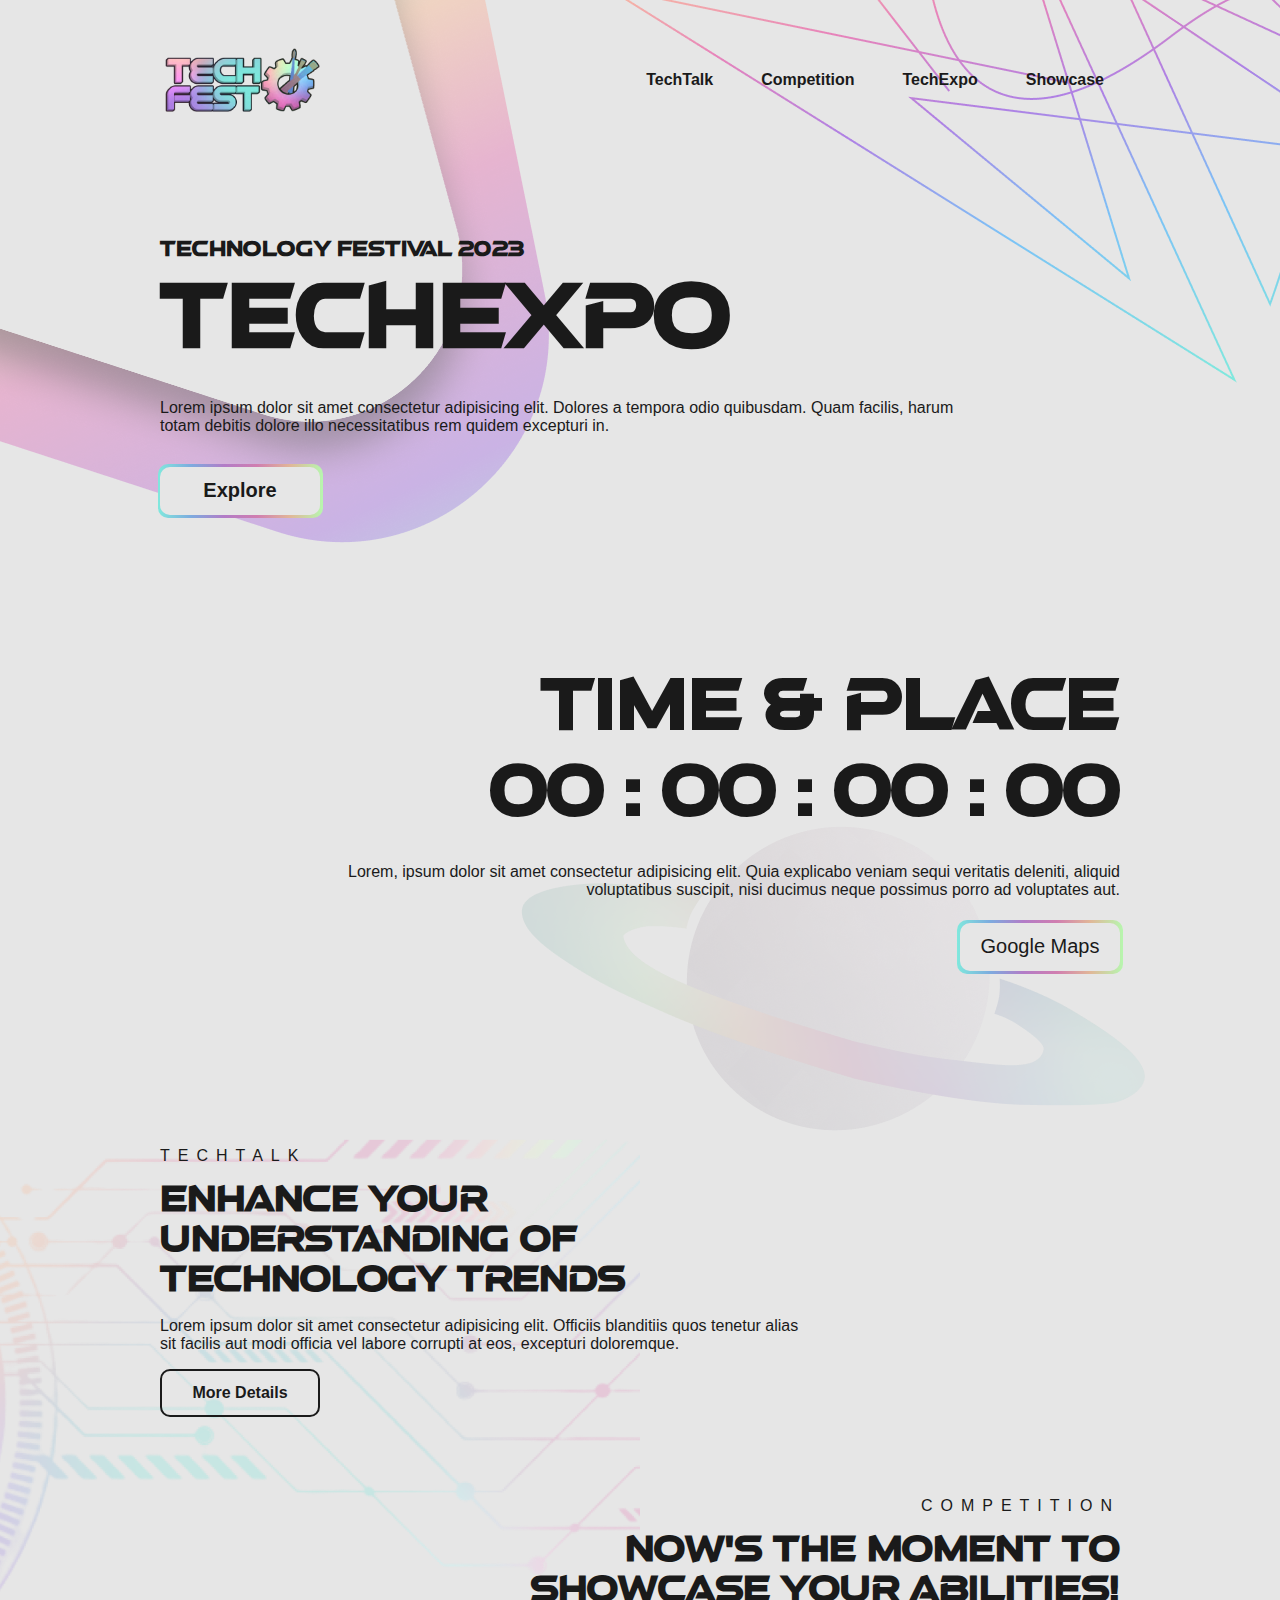
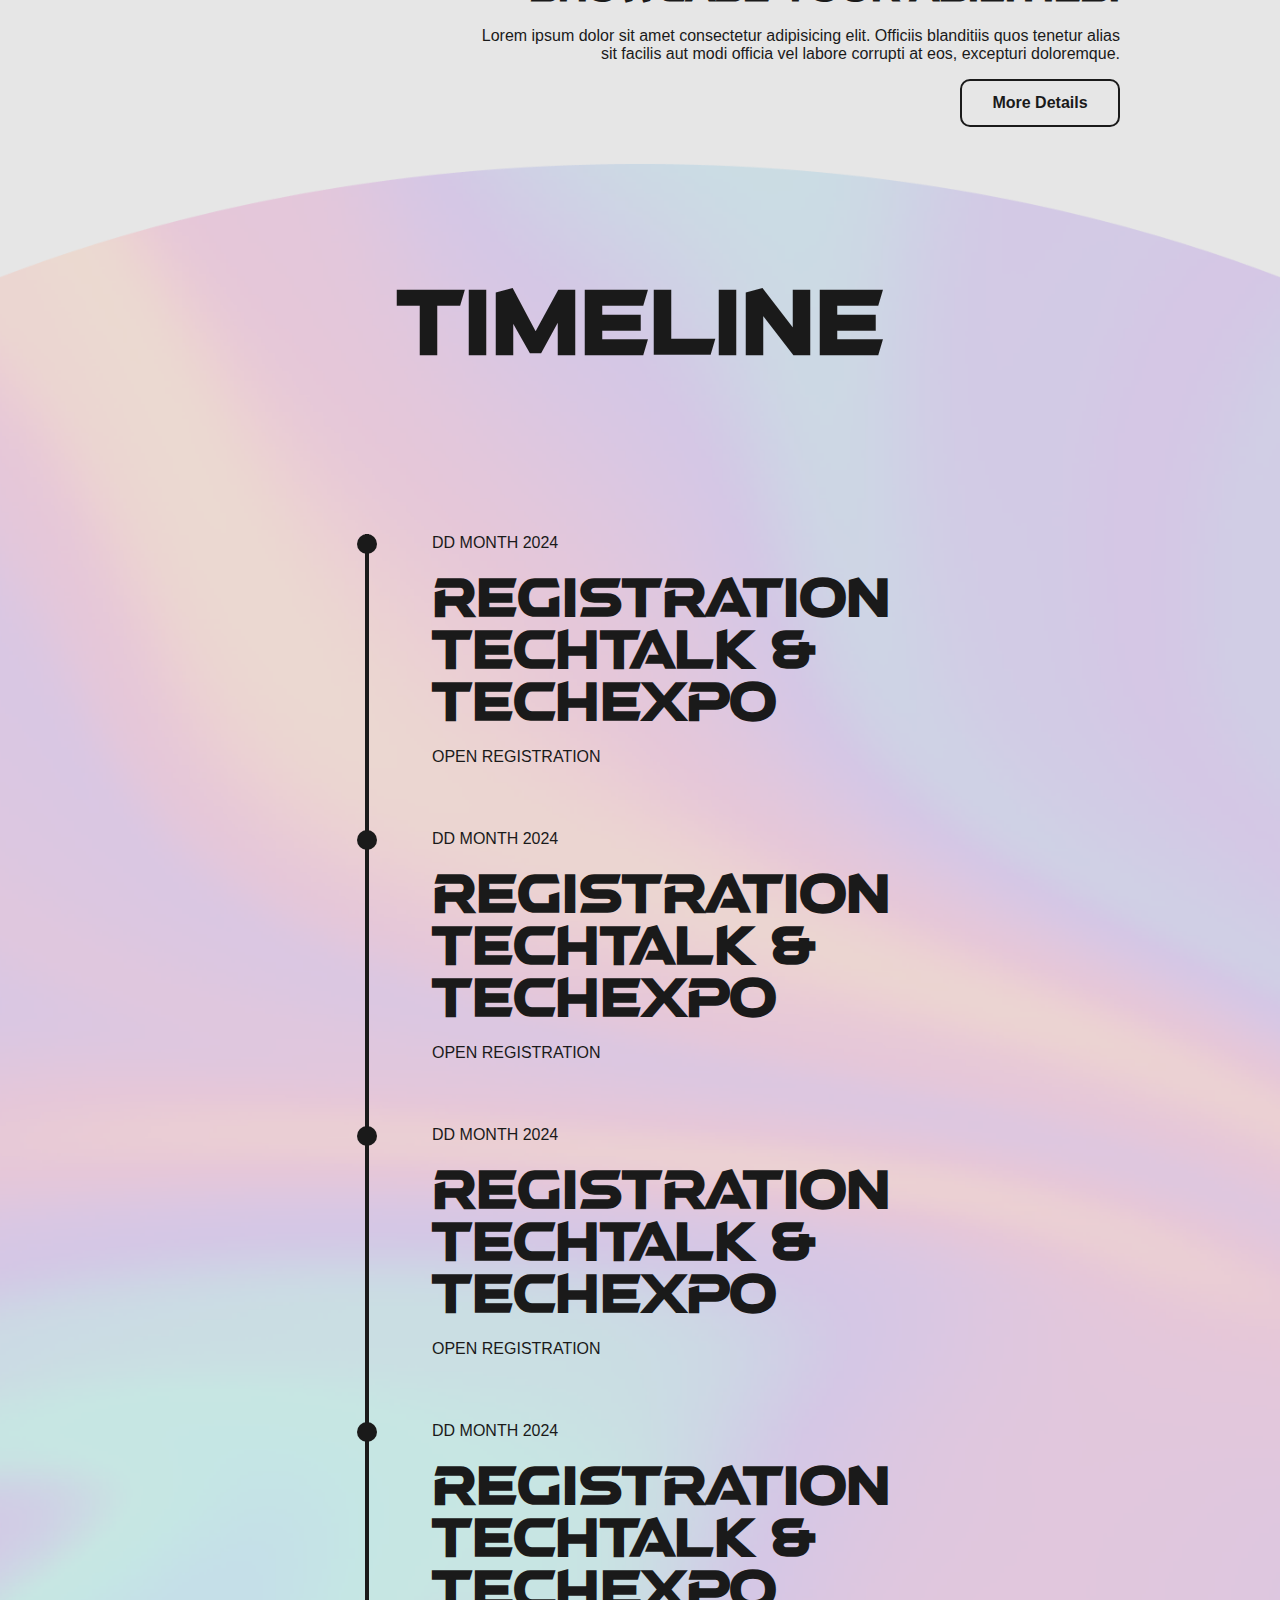
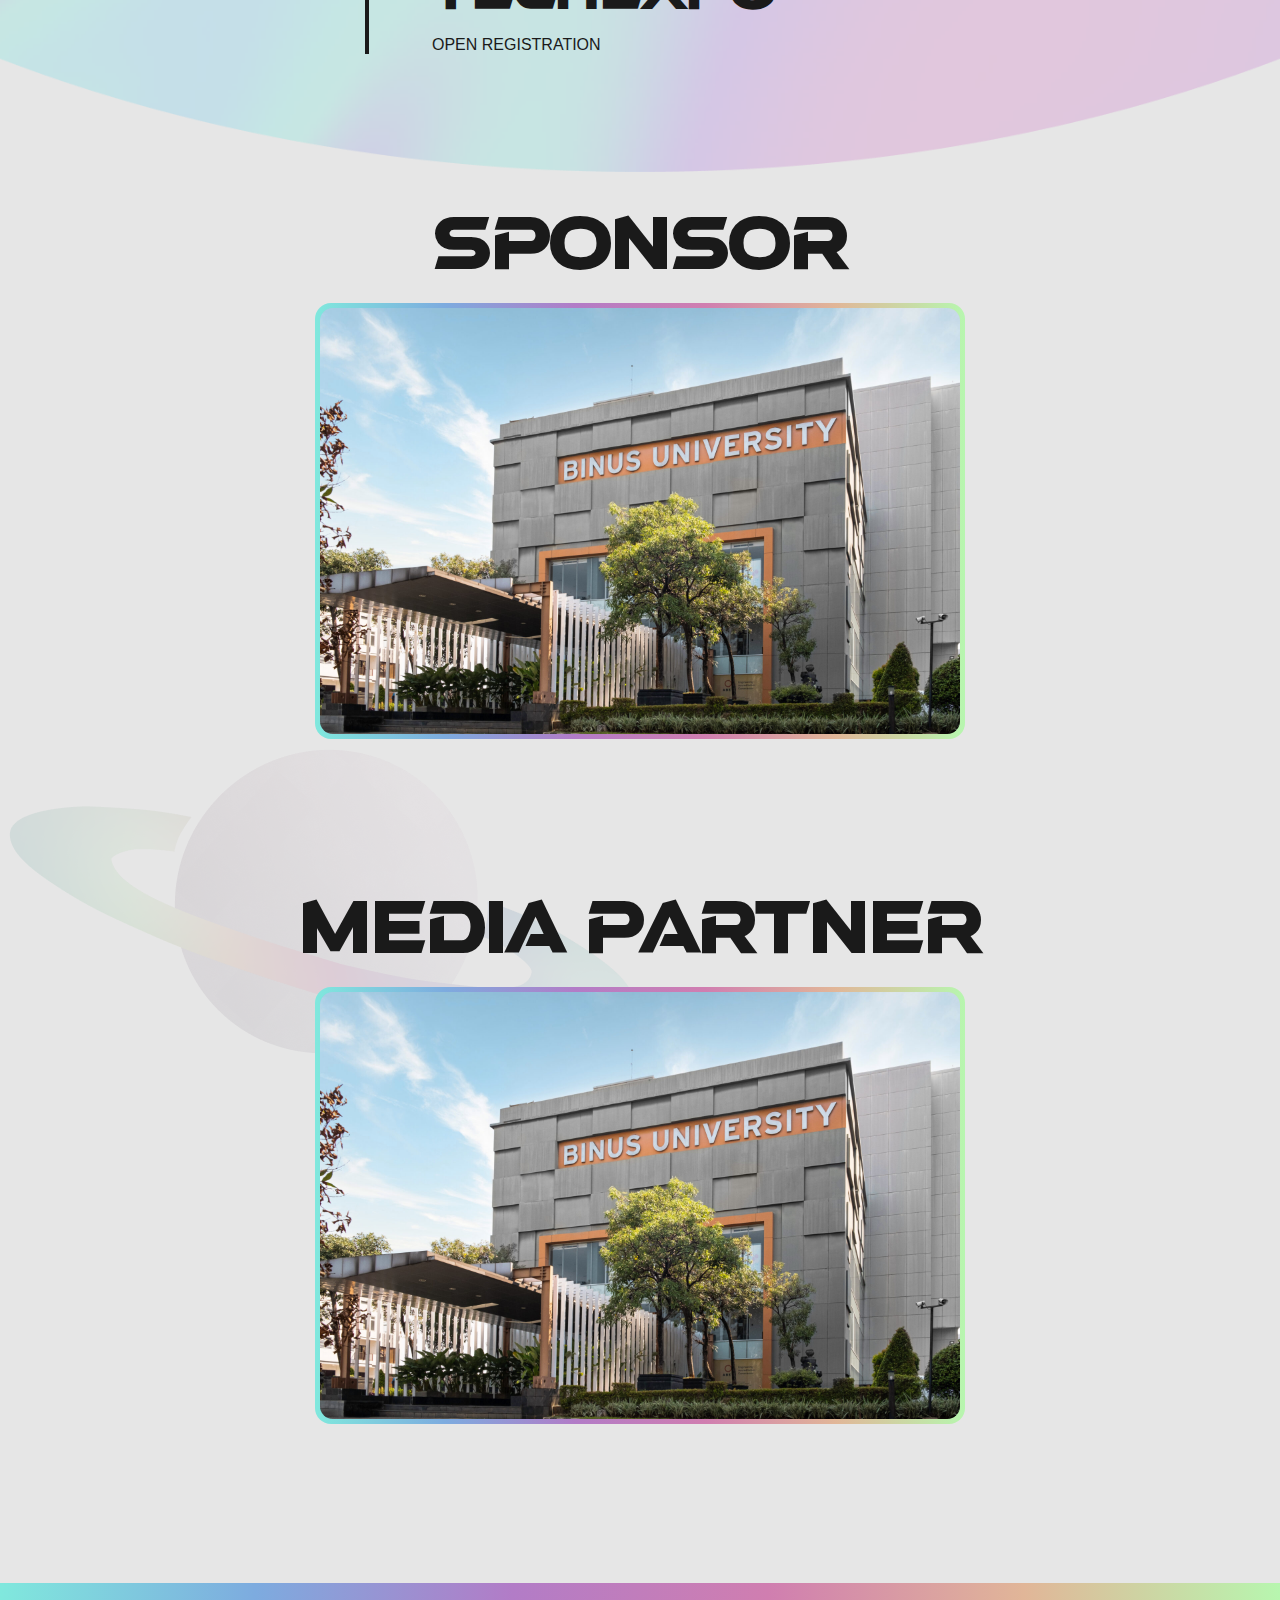
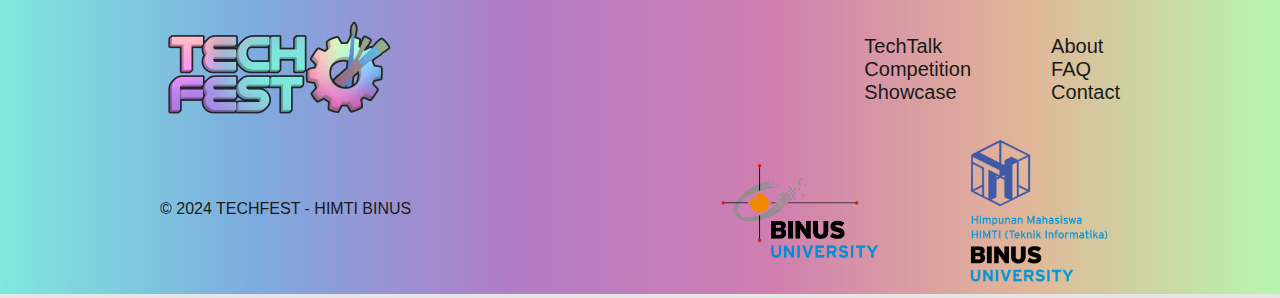
==== index.html @ 6fb7d6dc "first" ====
<!DOCTYPE html>
<html lang="en">
<head>
    <meta charset="UTF-8">
    <meta name="viewport" content="width=device-width, initial-scale=1.0">
    <link rel="stylesheet" href="./style.css">
    <title>Tech Fest 2024</title>
</head>
<body>
    <div class="decorator triangle-thingy-img-decorator">
        <img src="./assets/image/thingy/Triangle Thingy.png" alt="">
    </div>

    <div class="decorator line-thingy-img-decorator">
        <img src="./assets/image/thingy/Line Thingy.png" alt="">
    </div>

    <nav class="nav">
        <a href="./index.html">
            <div class="logo-wrapper">
                <img src="./assets/image/TechFest Logo.png" alt="">
            </div>
        </a>
        <div class="item-wrapper">
            <ul>    
                <li>
                    <svg xmlns="http://www.w3.org/2000/svg" fill="none" viewBox="0 0 24 24" stroke-width="1.5" stroke="currentColor" class="close">
                        <path stroke-linecap="round" stroke-linejoin="round" d="M6 18 18 6M6 6l12 12" />
                    </svg>  
                </li> 
                <a href="./pages/techtalk/index.html">
                    <li>
                        TechTalk
                    </li>
                </a>  
                
                <a href="./pages/competititon/index.html">
                    <li>
                        Competition
                    </li>
                </a>

                <a href="./pages/techexpo/index.html"><li>TechExpo</li></a>
                
                <a href="./pages/TechShowcase/showCase.html"><li>Showcase</li></a>
                
            </ul>
        </div>
        <svg xmlns="http://www.w3.org/2000/svg" fill="none" viewBox="0 0 24 24" stroke-width="1.5" stroke="currentColor" class="hamburger">
            <path stroke-linecap="round" stroke-linejoin="round" d="M3.75 6.75h16.5M3.75 12h16.5m-16.5 5.25h16.5" />
        </svg>          
    </nav>

    <section class="hero-section">

        <div class="hero-text">
            <h3>Technology festival 2023</h3>
            <h1>TechExpo</h1>
            <p>Lorem ipsum dolor sit amet consectetur adipisicing elit. Dolores a tempora odio quibusdam. Quam facilis, harum totam debitis dolore illo necessitatibus rem quidem excepturi in.</p>
        
            <div class="cta-group">
                <a href="#timer">
                    <button class="cta-register">Explore</button>
                </a>
            </div>
        
        </div>
    </section>
    
    <section class="about-section">

        <div class="decorator planet-thingy-img-decorator">
            <img src="./assets/image/thingy/Planet Thingy.png" alt="">
        </div>

        <div class="location">

            <div class="timer" id="timer">
                <h1 class="time">Time & Place</h1>
                <h1 class="time count-down">00 : 00 : 00 : 00</h1>
                <p class="time">Lorem, ipsum dolor sit amet consectetur adipisicing elit. Quia explicabo veniam sequi veritatis deleniti, aliquid voluptatibus suscipit, nisi ducimus neque possimus porro ad voluptates aut.</p>
                <a href="https://www.google.com/maps/dir//Jl.+Raya+Kb.+Jeruk+No.27,+RT.1%2FRW.9,+Kemanggisan,+Kec.+Palmerah,+Kota+Jakarta+Barat,+Daerah+Khusus+Ibukota+Jakarta+11530/@-6.2017521,106.6998528,12z/data=!4m8!4m7!1m0!1m5!1m1!1s0x2e69f6dcc7d2c4ad:0x209cb1eef39be168!2m2!1d106.7822547!2d-6.2017585?entry=ttu" target="_blank">
                    <button class="time">Google Maps</button>
                </a>
            </div>
        </div>

    </section>
    
    <section class="techtalk" >
        <div class="decorator technology-thingy-img-decorator">
            <img src="./assets/image/thingy/Technology Thingy.png" alt="">
        </div>
        <div class="description">
            <p class="modern">TECHTALK</p>
            <h1>ENHANCE YOUR UNDERSTANDING OF TECHNOLOGY TRENDS</h1>
            <p>Lorem ipsum dolor sit amet consectetur adipisicing elit. Officiis blanditiis quos tenetur alias sit facilis aut modi officia vel labore corrupti at eos, excepturi doloremque.</p>
            <a href="./pages/techtalk/index.html">
                <button>More Details</button>
            </a>
        </div>
    </section>

    <section class="competition">

        <div class="description">
            <p class="modern">COMPETITION</p>
            <h1>Now's the moment to showcase your abilities!</h1>
            <p>Lorem ipsum dolor sit amet consectetur adipisicing elit. Officiis blanditiis quos tenetur alias sit facilis aut modi officia vel labore corrupti at eos, excepturi doloremque.</p>
            <a href="./pages/competititon/index.html">
                <button>More Details</button>
            </a>
        </div>
    </section>

    <section class="timeline">
        <div class="decorator circle-thingy-img-decorator">
            <img src="./assets/image/thingy/Circle Thingy.png" alt="">
        </div>
        <h1>TIMELINE</h1>

        <div class="timeline-container">

            
            <div class="wrapper">
                <div class="content">
                    <p class="date-content">DD MONTH 2024</p>
                    <h1 class="h1-content">Registration Techtalk & Techexpo</h1>
                    <p class="p-content">OPEN REGISTRATION</p>
                </div>
            </div>

            <div class="wrapper">
                <div class="content">
                    <p class="date-content">DD MONTH 2024</p>
                    <h1 class="h1-content">Registration Techtalk & Techexpo</h1>
                    <p class="p-content">OPEN REGISTRATION</p>
                </div>
            </div>

            <div class="wrapper">
                <div class="content">
                    <p class="date-content">DD MONTH 2024</p>
                    <h1 class="h1-content">Registration Techtalk & Techexpo</h1>
                    <p class="p-content">OPEN REGISTRATION</p>
                </div>
            </div>

            <div class="wrapper">
                <div class="content">
                    <p class="date-content">DD MONTH 2024</p>
                    <h1 class="h1-content">Registration Techtalk & Techexpo</h1>
                    <p class="p-content">OPEN REGISTRATION</p>
                </div>
            </div>
            

    </section>

    <section class="partner">
        <h1>SPONSOR</h1>
        <div class="img-wrapper">
            <img src="./assets/Binus-Anggrek.jpg" alt="">
        </div>
    </section>

    <section class="partner">
        <div class="decorator planet-thingy-img-decorator-2">
            <img src="./assets/image/thingy/Planet Thingy.png" alt="">
        </div>

        <h1>MEDIA PARTNER</h1>
        <div class="img-wrapper">
            <img src="./assets/Binus-Anggrek.jpg" alt="">
        </div>
        
    </section>

    <footer>

      <div class="top">
        <div class="left">
            <img src="./assets/image/TechFest Logo.png" alt="">
        </div>

        <div class="right">
            <div class="quick-link">
                <ul>
                    <li>TechTalk</li>
                    <li>Competition</li>
                    <li>Showcase</li>
                </ul>
            </div>
            <div class="info">
                <ul>
                    <li>About</li>
                    <li>FAQ</li>
                    <li>Contact</li>
                </ul>
            </div>
        </div>
      </div>  

      <div class="bottom">
        <div class="left">
            <p>© 2024 TECHFEST - HIMTI BINUS</p>
        </div>

        <div class="right">
            <div class="logo">
                <img src="./assets/image/Binus Logo.png" alt="">
            </div>

            <div class="logo">
                <img src="./assets/image/Himti Logo.png" alt="">
            </div>
        </div>
      </div>
    </footer>

    <script src="./script.js"></script>
</body>
</html>
---- style.css ----
@font-face {
  font-family: Atmospheric;
  src: url(./assets/font/aAtmospheric.ttf);
}
@font-face {
  font-family: Hiragino w3;
  src: url(./assets/font/Hiragino\ Kaku\ Gothic\ Pro\ W3.otf);
}
@font-face {
  font-family: Hiragino w6;
  src: url(./assets/font/Hiragino\ Kaku\ Gothic\ Pro\ W6.otf);
}
:root {
  --spacing-s: 0.5rem;
  --spacing-m: 1rem;
  --spacing-l: 1.5rem;
  --spacing-xl: 2rem;
  --spacing-xxl: 4rem;
  --spacing-xxxl: 10rem;
  --font-size-base: 1rem;
  --font-size-s: 0.875rem;
  --font-size-m: 1rem;
  --font-size-l: 1.25rem;
  --font-size-xl: 2rem;
  --color-text: #1a1a1a;
  --color-background: #E6E6E6;
  --color-foreground: #c4c4c4;
  --gradient-vertical: linear-gradient(to bottom, #80E8DD, #7DABDF, #B27CC7, #D07EB0, #E1B698, #B7F6AF );
  --gradient-horizontal: linear-gradient(to right, #80E8DD, #7DABDF, #B27CC7, #D07EB0, #E1B698, #B7F6AF);
}

body {
  position: relative;
  font-family: "Hiragino w3", sans-serif;
  color: var(--color-text);
  background-color: var(--color-background);
  box-sizing: border-box;
  margin: 0;
  overflow-x: hidden !important;
  overflow-y: hidden;
}

html {
  overflow-x: hidden !important;
  scroll-behavior: smooth;
}

ul {
  list-style: none;
}

a {
  text-decoration: none;
  color: var(--color-text);
}

section {
  position: relative;
}
@media (min-width: 320px) {
  section {
    padding: 0 1.5rem;
  }
}
@media (min-width: 768px) {
  section {
    padding: 0 3rem;
  }
}
@media (min-width: 1024px) {
  section {
    padding: 0 10rem;
  }
}
@media (min-width: 1440px) {
  section {
    padding: 0 15rem;
  }
}

button {
  cursor: pointer;
}

.decorator {
  z-index: -1;
  position: absolute;
}

.planet-thingy-img-decorator-competition {
  bottom: -200px;
  left: 40%;
}

.planet-thingy-img-decorator {
  top: 0;
  left: 40%;
}

.planet-thingy-img-decorator-2 {
  top: -300px;
  left: 0;
}

.line-thingy-img-decorator {
  right: 0;
  top: 0;
}
@media (max-width: 1030px) {
  .line-thingy-img-decorator {
    top: -100px;
    width: 30rem;
    height: 30rem;
  }
}
@media (max-width: 850px) {
  .line-thingy-img-decorator {
    top: -100px;
    width: 20rem;
    height: 20rem;
  }
}
@media (max-width: 630px) {
  .line-thingy-img-decorator {
    display: none;
  }
}

.triangle-thingy-img-decorator-techtalk {
  top: -10%;
  left: -20%;
  opacity: 0.5;
}

.triangle-thingy-img-decorator {
  top: -5%;
  left: -10%;
  opacity: 0.5;
}

.technology-thingy-img-decorator-techtalk {
  width: 100%;
  top: 0;
  left: 0;
  opacity: 0.3;
}
.technology-thingy-img-decorator-techtalk img {
  width: 100%;
  height: 100%;
  -o-object-fit: contain;
     object-fit: contain;
}

.technology-thingy-img-decorator {
  width: 50%;
  top: 0;
  left: 0;
  opacity: 0.3;
}
.technology-thingy-img-decorator img {
  width: 100%;
  height: 100%;
  -o-object-fit: contain;
     object-fit: contain;
}

.circle-thingy-img-decorator {
  top: 50%;
  left: 50%;
  transform: translate(-50%, -50%);
  width: 2500px;
  opacity: 0.3;
}
.circle-thingy-img-decorator img {
  height: auto;
  width: 100%;
  -o-object-fit: contain;
     object-fit: contain;
}
@media (max-width: 580px) {
  .circle-thingy-img-decorator {
    width: 1800px;
  }
}

.nav-active {
  right: 0;
}

nav {
  display: flex;
  align-items: center;
  justify-content: space-between;
  z-index: 100;
}
nav .logo-wrapper {
  height: 10rem;
  width: 10rem;
}
nav .logo-wrapper img {
  width: 100%;
  height: 100%;
  -o-object-fit: contain;
     object-fit: contain;
}
nav .item-wrapper {
  transition: all 300ms linear;
}
nav .item-wrapper ul {
  display: flex;
  justify-content: space-between;
  gap: var(--spacing-m);
  list-style: none;
  font-family: "Hiragino w6", sans-serif;
  font-weight: bold;
  font-size: 1rem;
}
nav .item-wrapper ul li {
  padding: 1rem;
}
nav .hamburger, nav .close {
  padding: var(--spacing-s);
  height: 2rem;
  width: 2rem;
  display: none;
  cursor: pointer;
}
nav .close {
  margin-top: 1.5rem;
}
@media (min-width: 320px) {
  nav {
    padding: 0 2rem;
  }
}
@media (min-width: 768px) {
  nav {
    padding: 0 3rem;
  }
}
@media (min-width: 1024px) {
  nav {
    padding: 0 10rem;
  }
}
@media (min-width: 1440px) {
  nav {
    padding: 0 15rem;
  }
}
@media (max-width: 1130px) {
  nav .hamburger, nav .close {
    display: block;
  }
  nav .item-wrapper {
    position: fixed;
    top: 0;
    right: -100%;
    background-color: var(--color-foreground);
    height: 100vh;
    width: 40%;
    padding: var(--spacing-s);
    z-index: 100;
  }
  nav .item-wrapper::before {
    content: "";
    position: absolute;
    height: 100%;
    width: 2px;
    left: -2px;
    top: 0;
    z-index: -1;
    background: var(--gradient-vertical);
  }
  nav .item-wrapper ul {
    flex-direction: column;
    gap: var(--spacing-xl);
    font-size: var(--font-size-s);
    padding: 1rem;
  }
  nav .item-wrapper ul li {
    background: none;
    padding: 1rem;
  }
  nav .item-wrapper ul .close {
    margin-left: 60%;
    margin-bottom: var(--spacing-xl);
    margin-top: var(--spacing-l);
  }
}

.hero-section {
  margin-top: 5rem;
  margin-bottom: var(--spacing-xxxl);
}
.hero-section .hero-text {
  position: relative;
  font-family: "Atmospheric", sans-serif;
}
.hero-section .hero-text h1 {
  margin: 0;
  margin-bottom: var(--spacing-xl);
  font-size: 5rem;
}
@media (max-width: 690px) {
  .hero-section .hero-text h1 {
    font-size: 4rem;
  }
}
@media (max-width: 500px) {
  .hero-section .hero-text h1 {
    font-size: 3rem;
  }
}
.hero-section .hero-text p {
  font-family: "Hiragino w3", sans-serif;
  max-width: 50rem;
  position: relative;
  margin-bottom: var(--spacing-xl);
}
.hero-section .hero-text .cta-group {
  display: flex;
  gap: var(--spacing-m);
}
.hero-section .hero-text .cta-group button {
  font-size: var(--font-size-l);
  border: none;
  border-radius: 10px;
  padding: var(--spacing-s);
  min-width: 10rem;
  min-height: 3rem;
  font-weight: bold;
  color: var(--color-text);
}
.hero-section .hero-text .cta-group .cta-explore {
  background-color: transparent;
  border: 2px solid var(--color-text);
}
.hero-section .hero-text .cta-group .cta-register {
  position: relative;
  background-color: var(--color-background);
}
.hero-section .hero-text .cta-group .cta-register::before {
  content: "";
  position: absolute;
  top: -3px;
  left: -2px;
  right: -3px;
  bottom: -3px;
  z-index: -1;
  background-image: var(--gradient-horizontal);
  border-radius: inherit;
}

.about-section .location {
  display: flex;
  gap: var(--spacing-xl);
  margin-bottom: var(--spacing-xxxl);
}
.about-section .location .place .img-wrapper {
  width: 100%;
  height: 100%;
  overflow: hidden;
  border-radius: 10px;
}
.about-section .location .place .img-wrapper img {
  width: 100%;
  height: 100%;
  -o-object-fit: cover;
     object-fit: cover;
}
.about-section .location .timer {
  width: 100%;
  display: flex;
  flex-direction: column;
  font-family: "Hiragino w3", sans-serif;
  min-width: 60%;
}
.about-section .location .timer .time {
  margin-left: auto;
}
.about-section .location .timer h1 {
  font-family: "Atmospheric", sans-serif;
  font-size: 4rem;
  margin: 0;
  margin-bottom: var(--spacing-m);
  display: inline;
}
@media (max-width: 690px) {
  .about-section .location .timer h1 {
    font-size: 2.5rem;
  }
}
@media (max-width: 500px) {
  .about-section .location .timer h1 {
    font-size: 2rem;
  }
}
.about-section .location .timer p {
  text-align: right;
  max-width: 50rem;
  margin-top: var(--spacing-m);
  margin-bottom: var(--spacing-l);
}
.about-section .location .timer a {
  width: -moz-fit-content;
  width: fit-content;
  margin-left: auto;
}
.about-section .location .timer a button {
  position: relative;
  background-color: var(--color-background);
  color: var(--color-text);
  width: 10rem;
  height: 3rem;
  font-size: var(--font-size-l);
  border-radius: 10px;
  border: none;
}
.about-section .location .timer a button::before {
  content: "";
  position: absolute;
  top: -3px;
  left: -3px;
  right: -3px;
  bottom: -3px;
  z-index: -1;
  background-image: var(--gradient-horizontal);
  border-radius: inherit;
}
@media (max-width: 1120px) {
  .about-section .location {
    flex-direction: column;
  }
}
.about-section .about-information {
  display: flex;
  justify-content: space-evenly;
  align-items: center;
  flex-wrap: wrap;
  gap: var(--spacing-m);
  text-align: center;
}
.about-section .about-information p {
  max-width: 30rem;
}

.description {
  max-width: 40rem;
}
.description h1 {
  font-family: "Atmospheric", sans-serif;
  font-size: 2rem;
  line-height: 2.5rem;
  margin: 0;
  margin-bottom: var(--spacing-m);
  display: inline;
}
@media (max-width: 500px) {
  .description h1 {
    font-size: 1.5rem;
  }
}
.description .modern {
  letter-spacing: var(--spacing-s);
}
.description button {
  font-size: var(--font-size-m);
  border: 2px solid var(--color-text);
  border-radius: 10px;
  padding: var(--spacing-s);
  min-width: 10rem;
  min-height: 3rem;
  font-weight: bold;
  color: var(--color-text);
  background-color: transparent;
}

.techtalk, .competition {
  display: flex;
  flex-direction: column;
}

.techtalk {
  margin-bottom: var(--spacing-xxl);
}

.competition {
  align-items: end;
  text-align: end;
  margin-bottom: var(--spacing-xxxl);
}

.timeline {
  margin-bottom: var(--spacing-xxxl);
}
.timeline h1 {
  font-family: "Atmospheric", sans-serif;
  font-size: 5rem;
  width: -moz-fit-content;
  width: fit-content;
  margin: var(--spacing-l) auto;
  margin-bottom: var(--spacing-xxxl);
}
@media (max-width: 580px) {
  .timeline h1 {
    font-size: 3rem;
  }
}
.timeline .timeline-container {
  position: relative;
  margin: 0 auto;
  width: -moz-fit-content;
  width: fit-content;
}
.timeline .timeline-container::after {
  content: "";
  position: absolute;
  width: 4px;
  background-color: var(--color-text);
  top: 0;
  bottom: 0;
  left: 0;
  margin-left: -3px;
}
.timeline .timeline-container .wrapper {
  position: relative;
  margin-left: var(--spacing-xxl);
  margin-bottom: var(--spacing-xxl);
}
.timeline .timeline-container .wrapper .content {
  max-width: 30rem;
}
.timeline .timeline-container .wrapper .content .h1-content {
  font-size: 3rem;
  margin-bottom: 0;
}
@media (max-width: 580px) {
  .timeline .timeline-container .wrapper .content .h1-content {
    font-size: 1.5rem;
  }
}
.timeline .timeline-container .wrapper::after {
  content: "";
  position: absolute;
  width: 20px;
  height: 20px;
  left: -75px;
  background-color: var(--color-text);
  top: 0px;
  border-radius: 50%;
  z-index: 1;
}

.partner {
  margin-bottom: var(--spacing-xxxl);
}
.partner h1 {
  font-family: "Atmospheric", sans-serif;
  font-size: 4rem;
  width: -moz-fit-content;
  width: fit-content;
  margin: var(--spacing-l) auto;
}
@media (max-width: 580px) {
  .partner h1 {
    font-size: 1.5rem;
  }
}
.partner .img-wrapper {
  position: relative;
  max-width: 40rem;
  border-radius: 1rem;
  margin: 0 auto;
}
.partner .img-wrapper::before {
  content: "";
  position: absolute;
  top: -5px;
  left: -5px;
  right: -5px;
  bottom: -1px;
  z-index: -1;
  background-image: var(--gradient-horizontal);
  border-radius: inherit;
}
.partner .img-wrapper img {
  width: 100%;
  height: 100%;
  -o-object-fit: contain;
     object-fit: contain;
  border-radius: 0.8rem;
}

footer {
  background: var(--gradient-horizontal);
}
footer .top {
  display: flex;
  justify-content: space-between;
  align-items: center;
  flex-wrap: wrap;
}
footer .top .right {
  display: flex;
  gap: 5rem;
  align-items: center;
}
footer .top .right ul {
  font-size: var(--font-size-l);
  padding: 0;
}
footer .bottom {
  display: flex;
  justify-content: space-between;
  align-items: center;
  flex-wrap: wrap-reverse;
}
footer .bottom .right {
  display: flex;
  gap: 5rem;
}
footer .bottom .right .logo {
  max-width: 10rem;
}
footer .bottom .right .logo img {
  width: 100%;
  height: 100%;
  -o-object-fit: contain;
     object-fit: contain;
}
@media (min-width: 320px) {
  footer {
    padding: 0 1.5rem;
    padding-top: 2rem;
  }
}
@media (min-width: 768px) {
  footer {
    padding: 0 3rem;
    padding-top: 2rem;
  }
}
@media (min-width: 1024px) {
  footer {
    padding: 0 10rem;
    padding-top: 2rem;
  }
}
@media (min-width: 1440px) {
  footer {
    padding: 0 15rem;
    padding-top: 2rem;
  }
}

@keyframes bobbing {
  0%, 100% {
    transform: translateY(0);
  }
  50% {
    transform: translateY(-10px);
  }
}
.hero-techtalk {
  display: flex;
  align-items: center;
  flex-direction: column;
}
.hero-techtalk h1 {
  margin: 0;
  font-size: 3rem;
  text-align: center;
  font-family: "Atmospheric", sans-serif;
}
@media (max-width: 690px) {
  .hero-techtalk h1 {
    font-size: 4rem;
  }
}
@media (max-width: 500px) {
  .hero-techtalk h1 {
    font-size: 3rem;
  }
}
.hero-techtalk button {
  position: relative;
  background-color: var(--color-background);
  color: var(--color-text);
  width: 10rem;
  height: 3rem;
  font-size: var(--font-size-l);
  border-radius: 10px;
  border: none;
  margin: 3rem auto;
}
.hero-techtalk button::before {
  content: "";
  position: absolute;
  top: -3px;
  left: -3px;
  right: -3px;
  bottom: -3px;
  z-index: -1;
  background-image: var(--gradient-horizontal);
  border-radius: inherit;
}

.description-techtalk .img-wrapper {
  margin: 5rem auto;
  width: 15rem;
  height: 15rem;
}
.description-techtalk .img-wrapper img {
  width: 100%;
  height: 100%;
  -o-object-fit: contain;
     object-fit: contain;
}
.description-techtalk .description {
  margin: var(--spacing-xxl) auto;
  display: flex;
  justify-content: space-between;
  flex-wrap: wrap;
  max-width: 50rem;
  gap: var(--spacing-xxl);
}
.description-techtalk .description .content {
  width: 20rem;
  flex-wrap: wrap;
  margin: 0 auto;
}

.speaker-techtalk .hero {
  font-family: "Atmospheric", sans-serif;
  font-size: 2rem;
  width: -moz-fit-content;
  width: fit-content;
  margin: var(--spacing-l) auto;
}
.speaker-techtalk .speaker-photo {
  display: flex;
  gap: var(--spacing-xxl);
  margin: 0 auto;
  width: -moz-fit-content;
  width: fit-content;
  flex-wrap: wrap;
}
.speaker-techtalk .speaker-photo .details {
  margin: 0 auto;
}
.speaker-techtalk .speaker-photo .details h1 {
  font-family: "Atmospheric", sans-serif;
  font-size: 2rem;
  width: -moz-fit-content;
  width: fit-content;
  margin: var(--spacing-l) auto;
}
.speaker-techtalk .speaker-photo .details .img-wrapper {
  background-color: var(--color-foreground);
  padding: 1rem;
  border-radius: 10px;
  width: 20rem;
  height: 20rem;
}
.speaker-techtalk .speaker-photo .details .img-wrapper img {
  width: 100%;
  height: 100%;
  -o-object-fit: contain;
     object-fit: contain;
}

.bg-gradient {
  background-image: var(--gradient-horizontal);
}

.display-none {
  display: none;
}

.display-block {
  display: block !important;
}

.dialog {
  position: fixed;
  width: 100vw;
  height: 100vh;
  top: 0;
  left: 0;
  z-index: 10;
  background-color: rgba(0, 0, 0, 0.5);
  display: none;
}
.dialog .dialog-content {
  position: absolute;
  top: 50%;
  left: 50%;
  transform: translate(-50%, -50%);
  background-color: white;
  padding: 1rem;
  border-radius: 5px;
}
.dialog .dialog-content h3 {
  margin: 0;
}
.dialog .dialog-content .back {
  padding: 0.5rem 1rem;
  border: 2px solid var(--color-text);
  margin: 1rem;
  border-radius: 5px;
  display: flex;
  justify-content: center;
  cursor: pointer;
  transition: all 100ms linear;
}
.dialog .dialog-content .back:hover {
  background-color: var(--color-text);
  color: var(--color-background);
}
.dialog .dialog-content .submit {
  border-color: #7DABDF;
  color: #7DABDF;
}
.dialog .dialog-content .submit:hover {
  background-color: #7DABDF;
  color: var(--color-background);
}

.register h1 {
  font-family: "Atmospheric", sans-serif;
  font-size: 2rem;
  width: -moz-fit-content;
  width: fit-content;
  margin: var(--spacing-l) auto;
}
.register form {
  margin: 0 auto;
  margin-bottom: 5rem;
  max-width: 40rem;
  padding: 1rem;
  border-radius: 10px;
  position: relative;
  background-color: var(--color-background);
}
.register form::before {
  content: "";
  position: absolute;
  top: -3px;
  left: -2px;
  right: -3px;
  bottom: -3px;
  z-index: -1;
  background-image: var(--gradient-horizontal);
  border-radius: inherit;
}
.register form .question {
  margin-bottom: var(--spacing-l);
}
.register form .question .short {
  max-width: 20rem;
}
.register form .question-group {
  display: flex;
  gap: 2rem;
}
.register form .question-group input {
  margin-bottom: 0.5rem;
}
.register form h3, .register form p {
  margin: 0;
}
.register form input, .register form select {
  width: 100%;
  box-sizing: border-box;
  border: 2px solid var(--color-text);
  border-radius: 5px;
  padding: 0.5rem;
  font-size: 1rem;
}
.register form .button-group {
  display: flex;
  justify-content: center;
  gap: 1rem;
  padding: 2rem 0;
  font-weight: bold;
}
.register form .button-group-competition {
  position: absolute;
  top: 1000%;
  left: 1000%;
}
.register form .choice {
  padding: 0.5rem;
  border-radius: 5px;
  cursor: pointer;
}
.register form button {
  display: block;
}
.register form .submit {
  position: relative;
  background-image: var(--gradient-horizontal);
  color: var(--color-text);
  width: 10rem;
  height: 3rem;
  font-size: var(--font-size-l);
  border-radius: 10px;
  border: none;
  margin: 3rem auto;
  font-weight: bold;
}

.description-competition .img-wrapper {
  margin: 5rem auto;
  width: 15rem;
  height: 15rem;
}
.description-competition .img-wrapper img {
  width: 100%;
  height: 100%;
  -o-object-fit: contain;
     object-fit: contain;
}
.description-competition .description {
  margin: var(--spacing-xxl) auto;
  display: flex;
  justify-content: space-between;
  flex-wrap: wrap;
  max-width: 50rem;
  align-items: center;
  gap: var(--spacing-xxl);
}
.description-competition .description .content {
  width: 20rem;
  flex-wrap: wrap;
  margin: 0 auto;
}
.description-competition .description .content-img {
  width: 20rem;
  height: 20rem;
  margin: 0 auto;
}
.description-competition .description .content-img img {
  width: 100%;
  height: 100%;
  -o-object-fit: contain;
     object-fit: contain;
}
.description-competition .computer-wrapper {
  flex-wrap: wrap-reverse;
}/*# sourceMappingURL=style.css.map */

/* Techexpo */
.techexpo-header{
  display:flex;
  align-items: center;
  flex-direction: column;
}

.techexpo-header h1{
  font-family: 'Atmospheric', sans-serif;
  margin: 2px;
  font-size: 3rem;
  font-weight: bold;
}

.techexpo-button button{
  position: relative;
  background-color: var(--color-background);
  color: var(--color-text);
  width: 10rem;
  height: 3rem;
  font-size: var(--font-size-l);
  border-radius: 10px;
  border: none;
  margin: 3rem auto;
}

.techexpo-button button::before {
  content: "";
  position: absolute;
  top: -3px;
  left: -3px;
  right: -3px;
  bottom: -3px;
  z-index: -1;
  background-image: var(--gradient-horizontal);
  border-radius: inherit;
}

.techexpo-content .technology-thingy-img-decorator-techtalk{
  position: absolute;
  top: 10%;
}

.techexpo-content .img-wrapper {
  margin: 5rem auto;
  width: 15rem;
  height: 15rem;
}
.techexpo-content .img-wrapper img {
  width: 100%;
  height: 100%;
  -o-object-fit: contain;
     object-fit: contain;
}

.techexpo-content .description{
  margin: var(--spacing-xxl) auto;
  display: flex;
  flex-direction: row;
  justify-content: space-between;
  max-width: 50rem;
  gap: var(--spacing-xxl);
}

.techexpo-content .left .sub-title{
  font-size: 1.5rem;
}

.techexpo-content .left .title{
  font-size: 5rem;
}

.techexpo-content .left p{
  margin: 0;
}

.techexpo-img{
  display: flex;
  align-items: center;
  flex-direction: column;
  margin-top: -6rem;
}

.techexpo-img .img .first, .techexpo-img .img .second{
  display: flex;
  align-items: center;
  justify-content: center;
}

.techexpo-img .img .first{
  margin-bottom: -77%;
}


.techexpo-img .bottom{
  margin-top: -35rem;
}

.techexpo-img .img .top .second{
  height: 48rem;
  width: 33rem;
}

.techexpo-img .img .top .first, .techexpo-img .bottom .third{
  width: 70rem;
  height: 50rem;
}

.techexpo-container{
  display: flex;
  flex-direction: column;
  align-items: center;
  justify-content: center;
  margin-top: -20rem;
  margin-bottom: 15rem;
}

.techexpo-container .img-decoration {
  position: absolute;
  opacity: 0.3;
  z-index: -1;
  height: 50%;
  margin-top: 10rem;
}

.techexpo-container .card .card-explanation h1{
  font-family: 'Atmospheric';
}

.techexpo-container .card{
  display: flex;
  flex-direction: row;
  align-items: center;
  justify-content: center;
}

.techexpo-container .card .card-explanation{
  height: 15rem;
  width: 22rem;
  font-size: 1.2rem;
  text-align: justify;
}

.techexpo-container .first{
  margin-top:-3rem;
}

.techexpo-container .first img{
  width: 11rem;
  height: 14rem;
}

.techexpo-container .first .card-explanation{
  margin-left: 5rem;
}

.techexpo-container .second{
  margin-top: -6rem;
}

.techexpo-container .second img{
  width: 22rem;
  height: 22rem;
}

.techexpo-container .second .card-explanation{
  margin-right: -3rem;
  text-align: right;
}

.techexpo-container .third{
  margin-top:-12rem;
}

.techexpo-container .third img{
  width: 20rem;
  height: 20rem;
}

.techexpo-container .third .card-explanation{
  margin-left: 0; 
}

@media (max-width: 900px){
  .techexpo-content .description{
    flex-direction: column;
    justify-content: center;
    align-items: center;
    text-align: center;
  }
}

@media (max-width: 800px){
  .techexpo-header h1{
    font-size: 2.5rem;
  }

  .techexpo-content .description .left .title{
    font-size: 3.8rem;
  }

  .techexpo-content .description .left .sub-title{
    font-size: 1.4rem;
  }

  .techexpo-content .description .left p{
    font-size: 1.1rem;
  }

  .techexpo-img .img .top .first, .techexpo-img .bottom .third{
    width: 51rem;
    height: 38rem;
  }

  .techexpo-img .img .top .second{
    width: 30rem;
    height: 38rem;
  }

  .techexpo-img .img .first{
    margin-bottom: -85%;
  }
  
  
  .techexpo-img .bottom{
    margin-top: -30rem;
  }
}

@media (max-width:700px){
  .techexpo-container .card .card-explanation{
    height: 18rem;
    width: 19rem;
    font-size: 1.2rem;
  }

  .techexpo-container .card .card-explanation h1{
    font-size: 2rem;
  }

  .techexpo-container .first{
    margin-top:2rem;
  }

  .techexpo-container .first img{
    width: 9rem;
    height: 12rem;
  }

  .techexpo-container .second{
    margin-top: -3rem;
  }

  .techexpo-container .second img{
    width: 18rem;
    height: 18rem;
  }

  .techexpo-container .third{
    margin-top:-8rem;
  }

  .techexpo-container .third img{
    width: 16rem;
    height: 16rem;
  }
}

@media (max-width:500px){
  .techexpo-header h1{
    font-size: 1.8rem;
  }

  .techexpo-content .description .left .sub-title{
    font-size: 1rem;
  }

  .techexpo-content .description .left .title{
    font-size: 3rem;
  }

  .techexpo-content .description .left p{
    font-size: 1.1rem;
  }

  .techexpo-img .img .top .first, .techexpo-img .bottom .third{
    width: 48rem;
    height: 35rem;
  }

  .techexpo-img .img .top .second{
    width: 21rem;
    height: 36rem;
  }

  .techexpo-img .img .first{
    margin-bottom: -82%;
  }
  
  
  .techexpo-img .bottom{
    margin-top: -30rem;
  }

  .techexpo-container .card .card-explanation{
    height: 15rem;
    width: 13rem;
    font-size: 1rem;
  }

  .techexpo-container .card .card-explanation h1{
    font-size: 1.4rem;
  }

  .techexpo-container .first{
    margin-top:2rem;
  }

  .techexpo-container .first img{
    width: 7rem;
    height: 9rem;
    margin-right: -2.5rem;
  }

  .techexpo-container .second{
    margin-top: -2rem;
  }

  .techexpo-container .second img{
    width: 15rem;
    height: 15rem;
    margin-right: -1rem;
  }

  .techexpo-container .second .card-explanation{
    margin-left:2rem;
  }

  .techexpo-container .third{
    margin-top:-8rem;
  }

  .techexpo-container .third img{
    width: 14rem;
    height: 14rem;
    margin-left: -3rem;
  }

  .techexpo-container .third .card-explanation{
    margin-left: -1rem;
  }
}
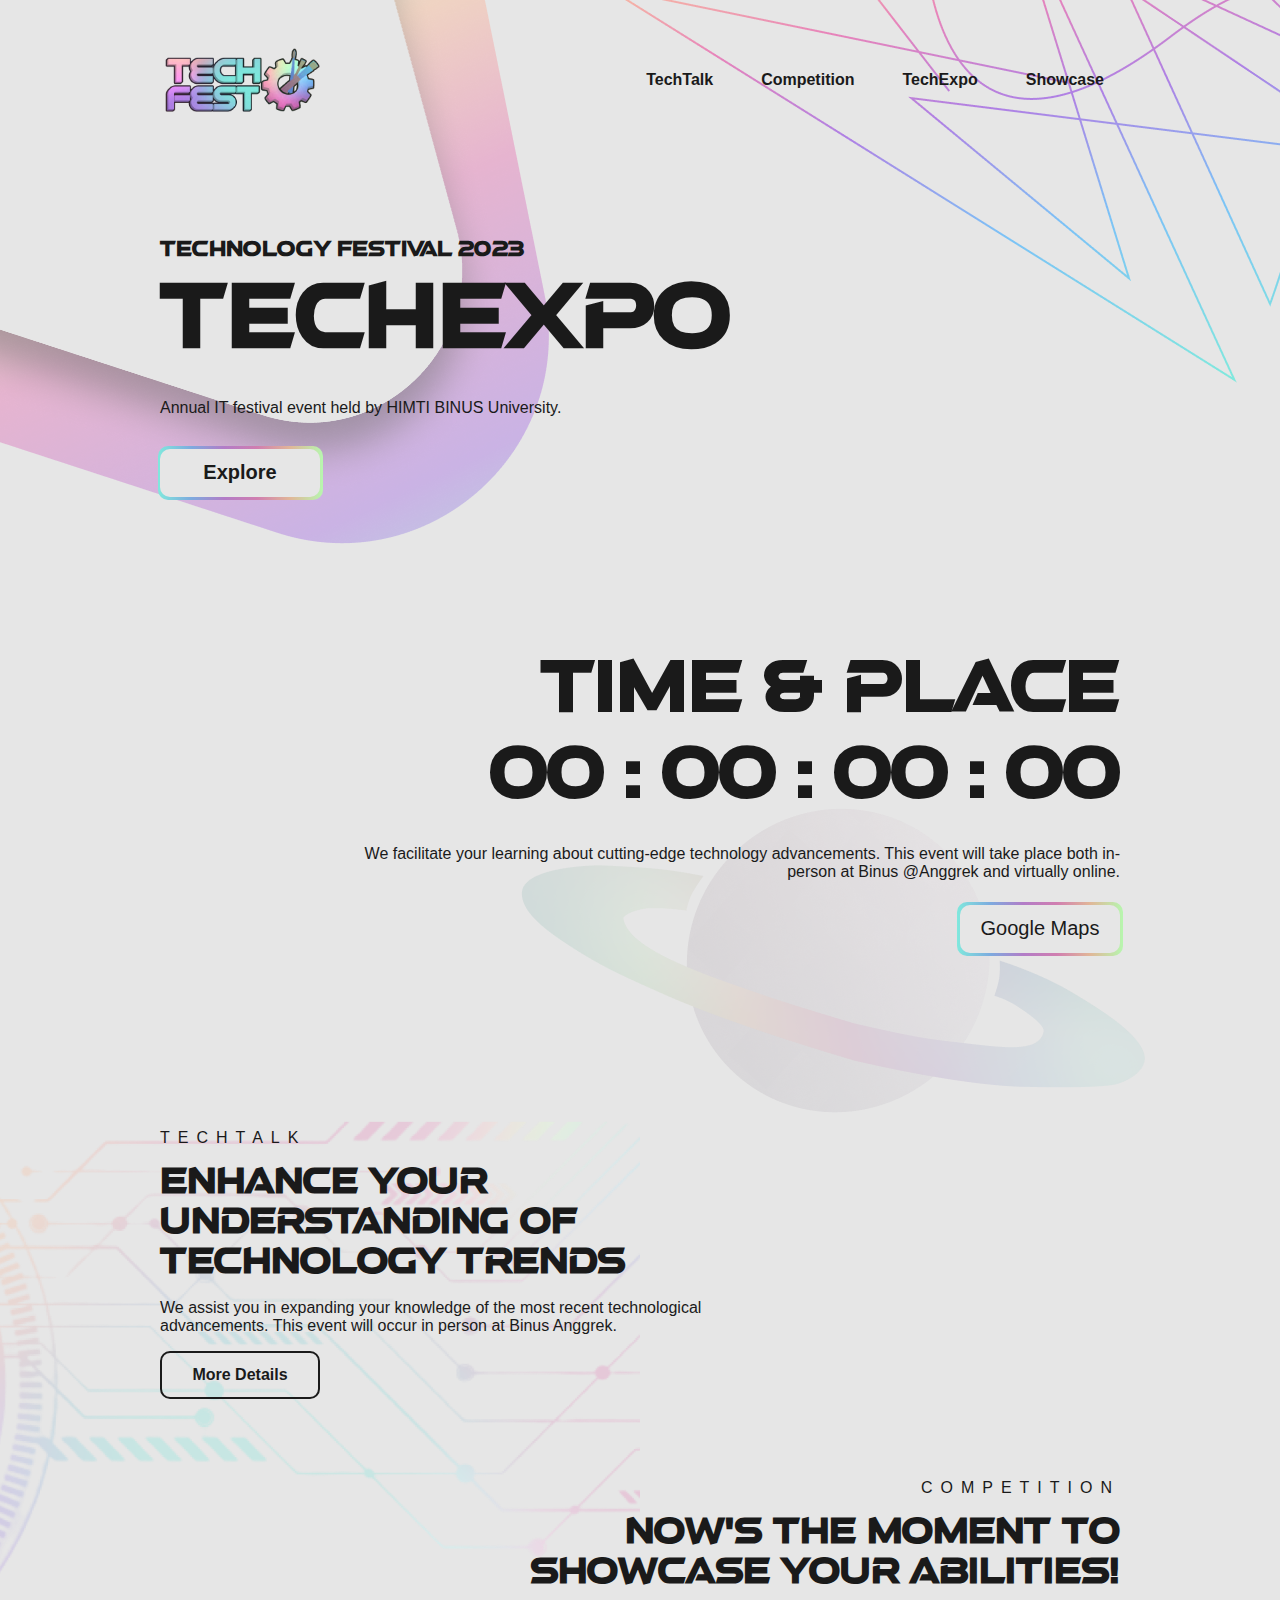
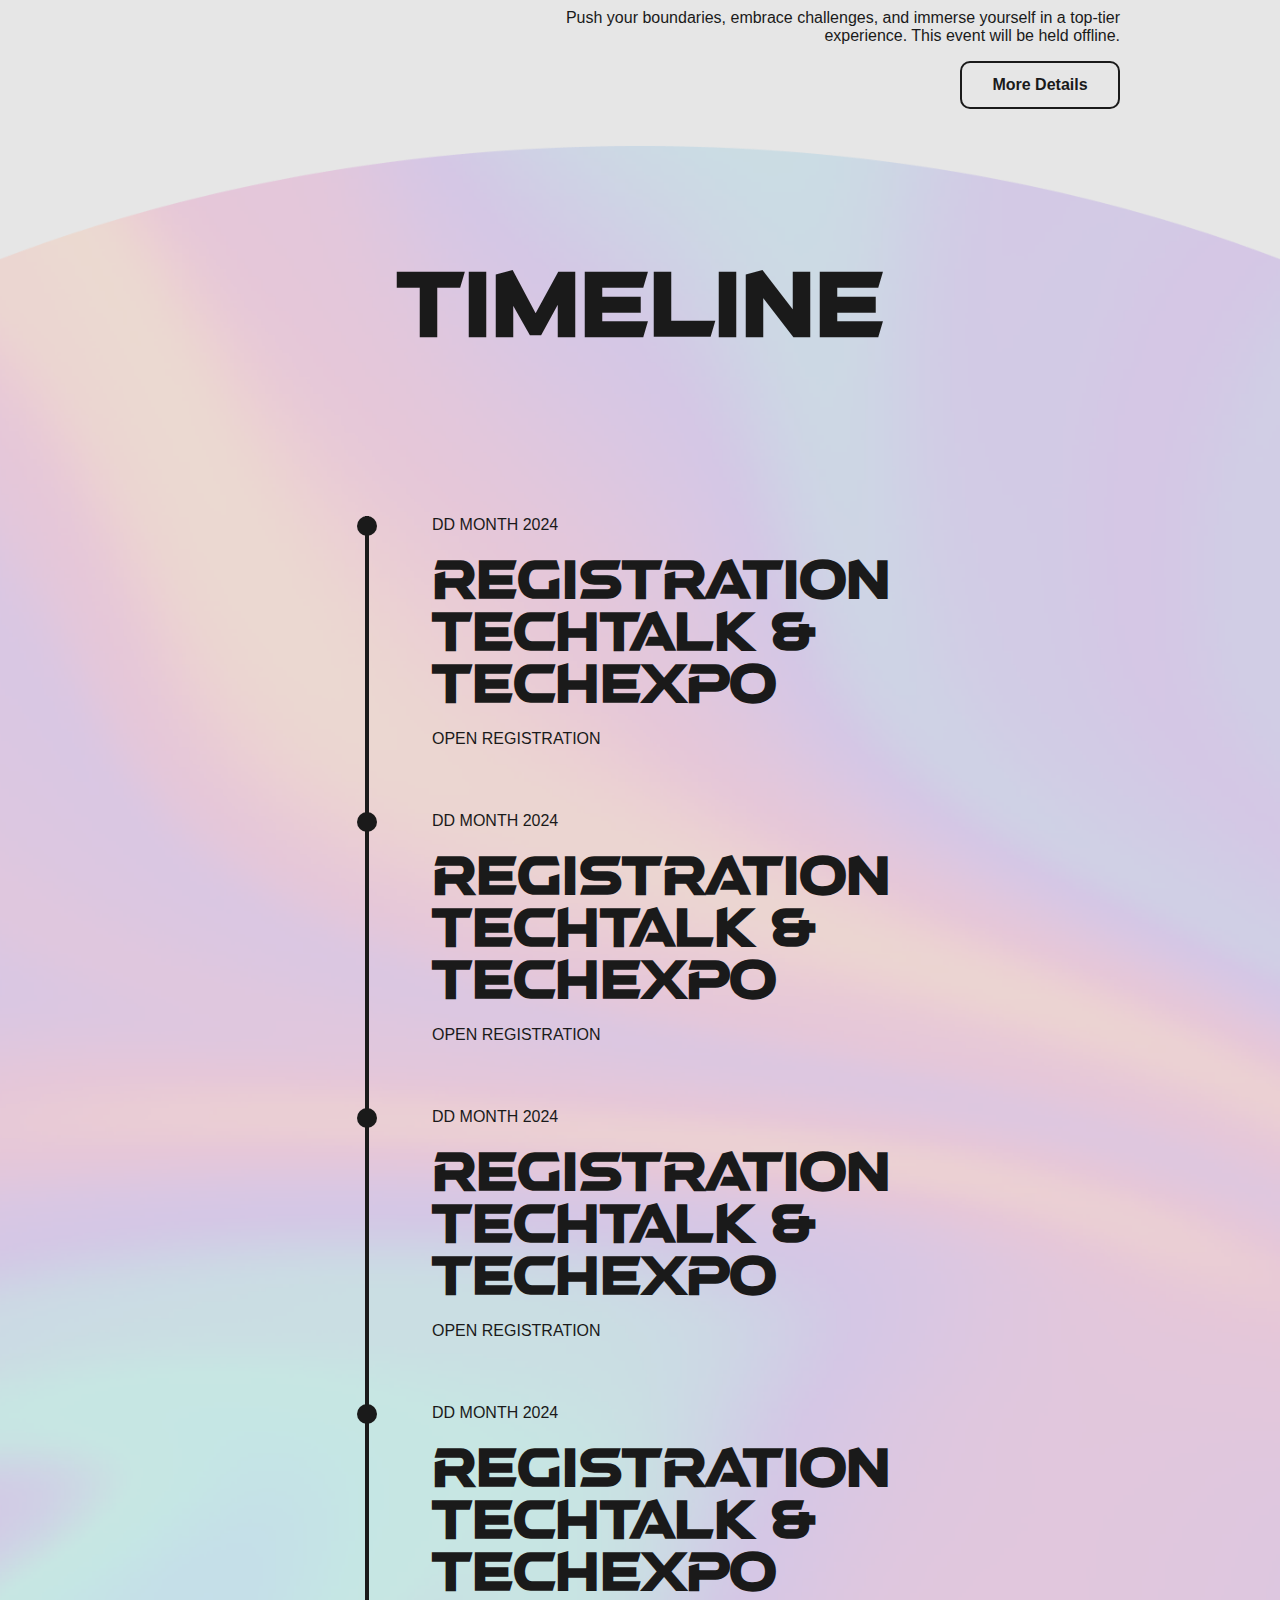
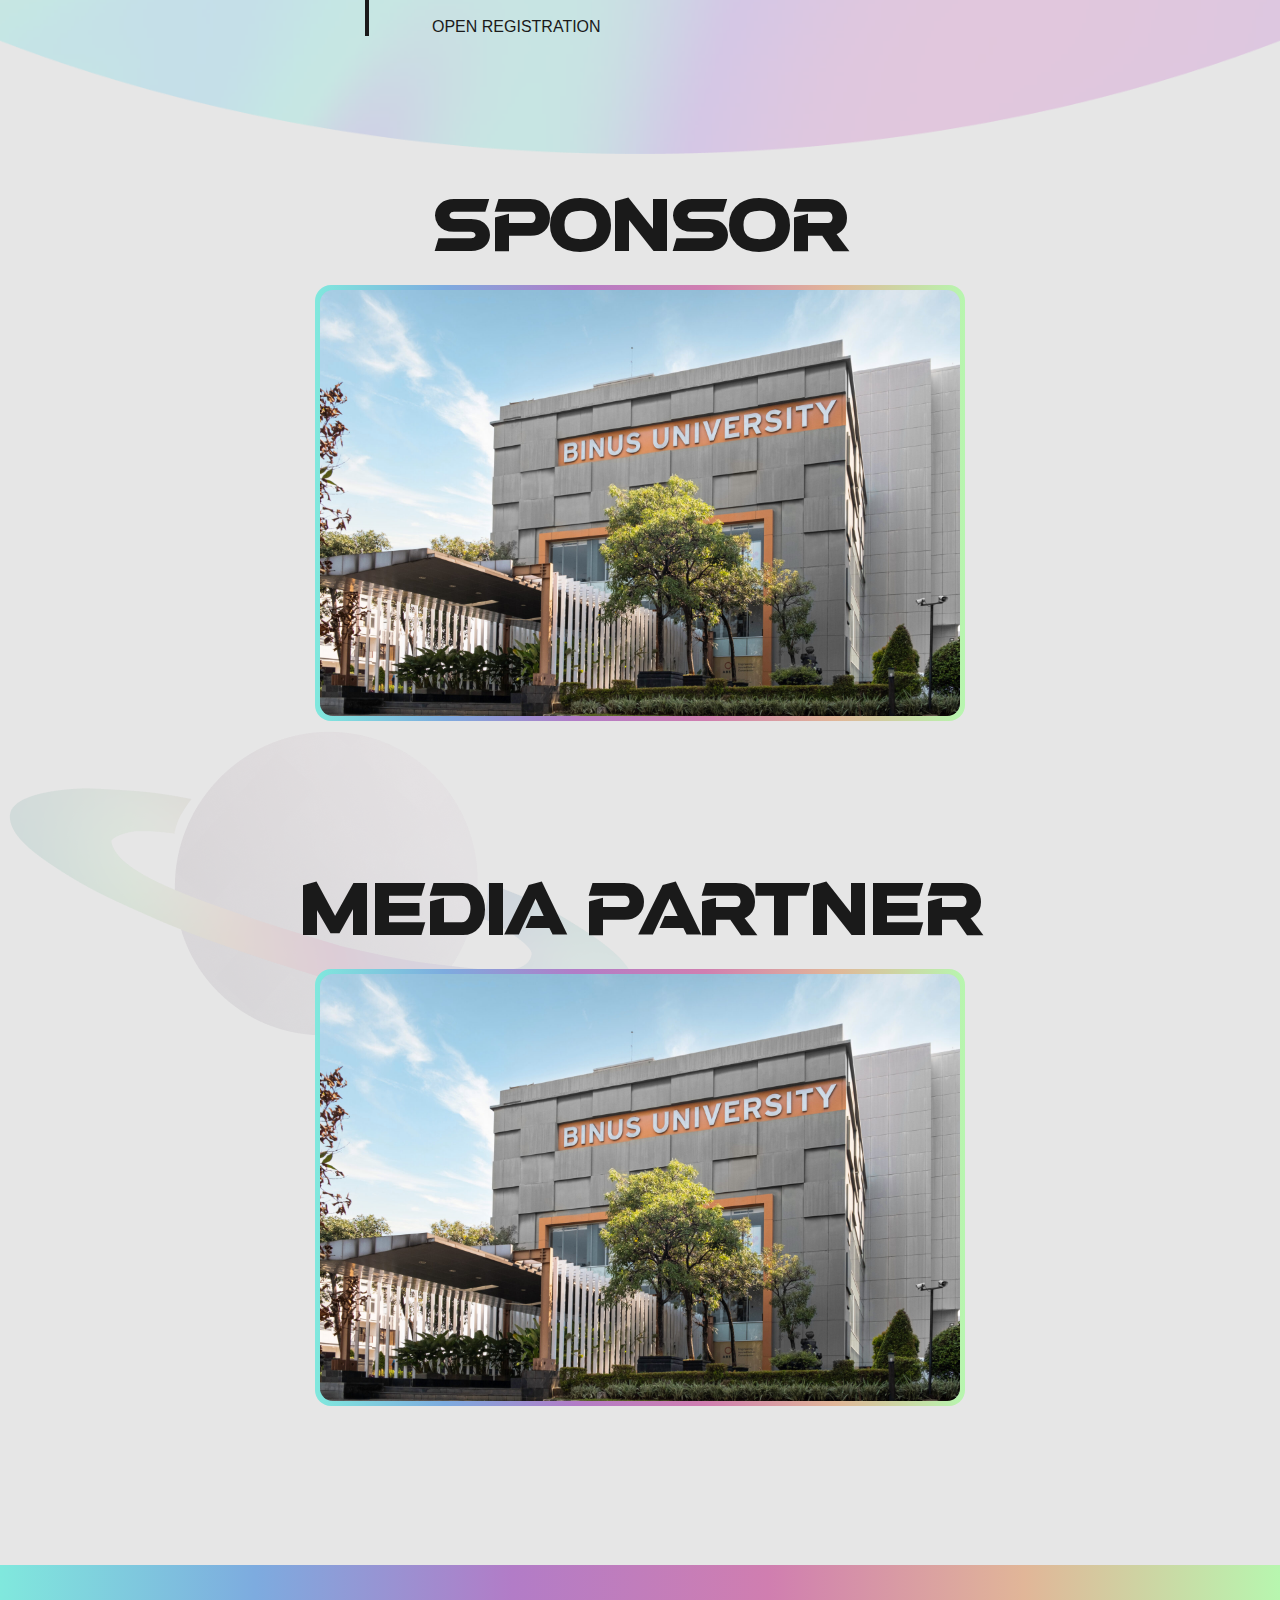
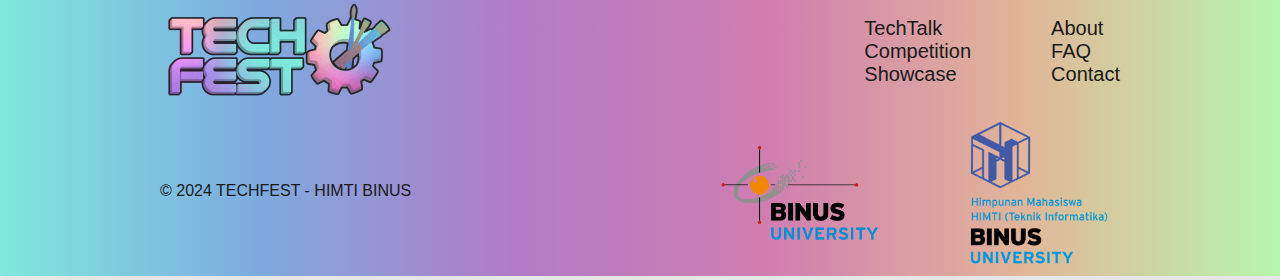
==== commit cd56b2bf: "revisi style" ====
--- a/index.html
+++ b/index.html
@@ -56,7 +56,7 @@
         <div class="hero-text">
             <h3>Technology festival 2023</h3>
             <h1>TechExpo</h1>
-            <p>Lorem ipsum dolor sit amet consectetur adipisicing elit. Dolores a tempora odio quibusdam. Quam facilis, harum totam debitis dolore illo necessitatibus rem quidem excepturi in.</p>
+            <p>Annual IT festival event held by HIMTI BINUS University.</p>
         
             <div class="cta-group">
                 <a href="#timer">
@@ -78,7 +78,8 @@
             <div class="timer" id="timer">
                 <h1 class="time">Time & Place</h1>
                 <h1 class="time count-down">00 : 00 : 00 : 00</h1>
-                <p class="time">Lorem, ipsum dolor sit amet consectetur adipisicing elit. Quia explicabo veniam sequi veritatis deleniti, aliquid voluptatibus suscipit, nisi ducimus neque possimus porro ad voluptates aut.</p>
+                <p class="time">We facilitate your learning about cutting-edge technology advancements. 
+                    This event will take place both in-person at Binus @Anggrek and virtually online.</p>
                 <a href="https://www.google.com/maps/dir//Jl.+Raya+Kb.+Jeruk+No.27,+RT.1%2FRW.9,+Kemanggisan,+Kec.+Palmerah,+Kota+Jakarta+Barat,+Daerah+Khusus+Ibukota+Jakarta+11530/@-6.2017521,106.6998528,12z/data=!4m8!4m7!1m0!1m5!1m1!1s0x2e69f6dcc7d2c4ad:0x209cb1eef39be168!2m2!1d106.7822547!2d-6.2017585?entry=ttu" target="_blank">
                     <button class="time">Google Maps</button>
                 </a>
@@ -94,7 +95,8 @@
         <div class="description">
             <p class="modern">TECHTALK</p>
             <h1>ENHANCE YOUR UNDERSTANDING OF TECHNOLOGY TRENDS</h1>
-            <p>Lorem ipsum dolor sit amet consectetur adipisicing elit. Officiis blanditiis quos tenetur alias sit facilis aut modi officia vel labore corrupti at eos, excepturi doloremque.</p>
+            <p>We assist you in expanding your knowledge of the most recent technological advancements. 
+                This event will occur in person at Binus Anggrek.</p>
             <a href="./pages/techtalk/index.html">
                 <button>More Details</button>
             </a>
@@ -106,7 +108,8 @@
         <div class="description">
             <p class="modern">COMPETITION</p>
             <h1>Now's the moment to showcase your abilities!</h1>
-            <p>Lorem ipsum dolor sit amet consectetur adipisicing elit. Officiis blanditiis quos tenetur alias sit facilis aut modi officia vel labore corrupti at eos, excepturi doloremque.</p>
+            <p>Push your boundaries, embrace challenges, and immerse yourself in a top-tier experience. 
+                This event will be held offline.</p>
             <a href="./pages/competititon/index.html">
                 <button>More Details</button>
             </a>
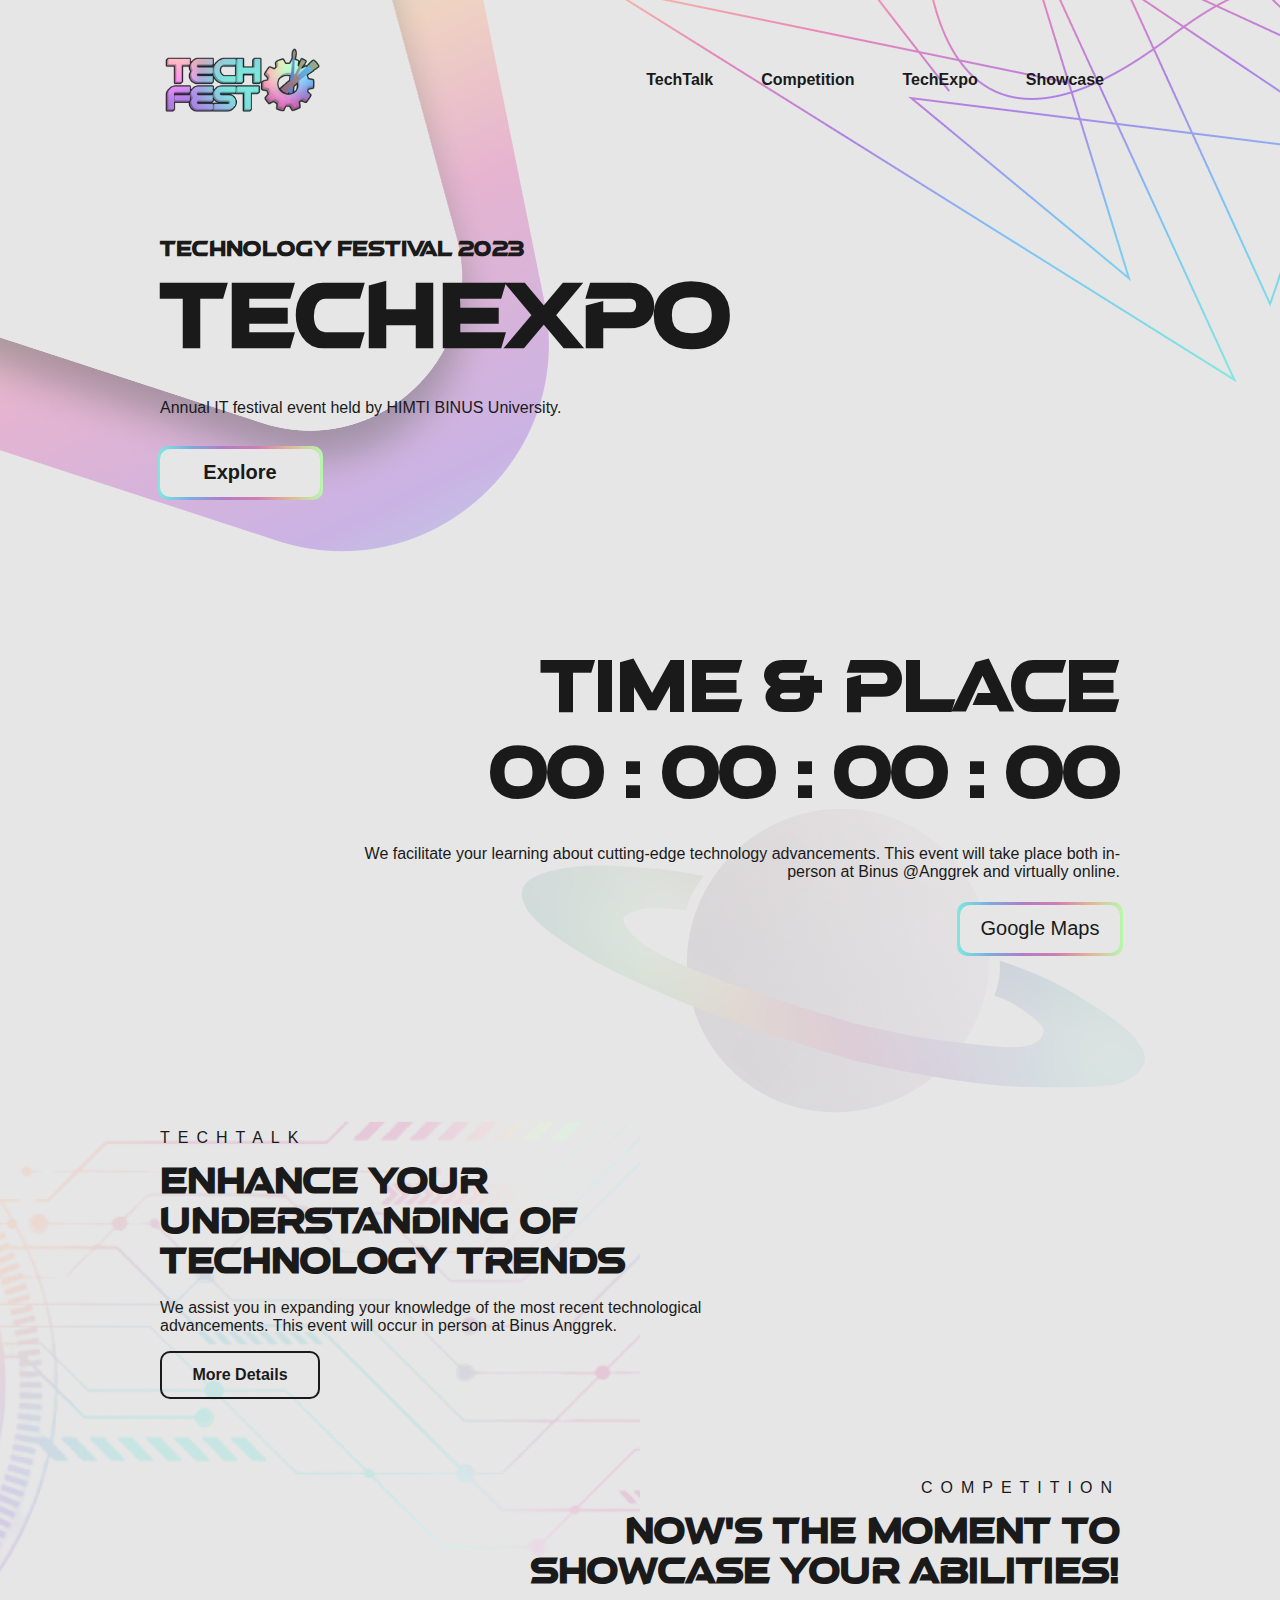
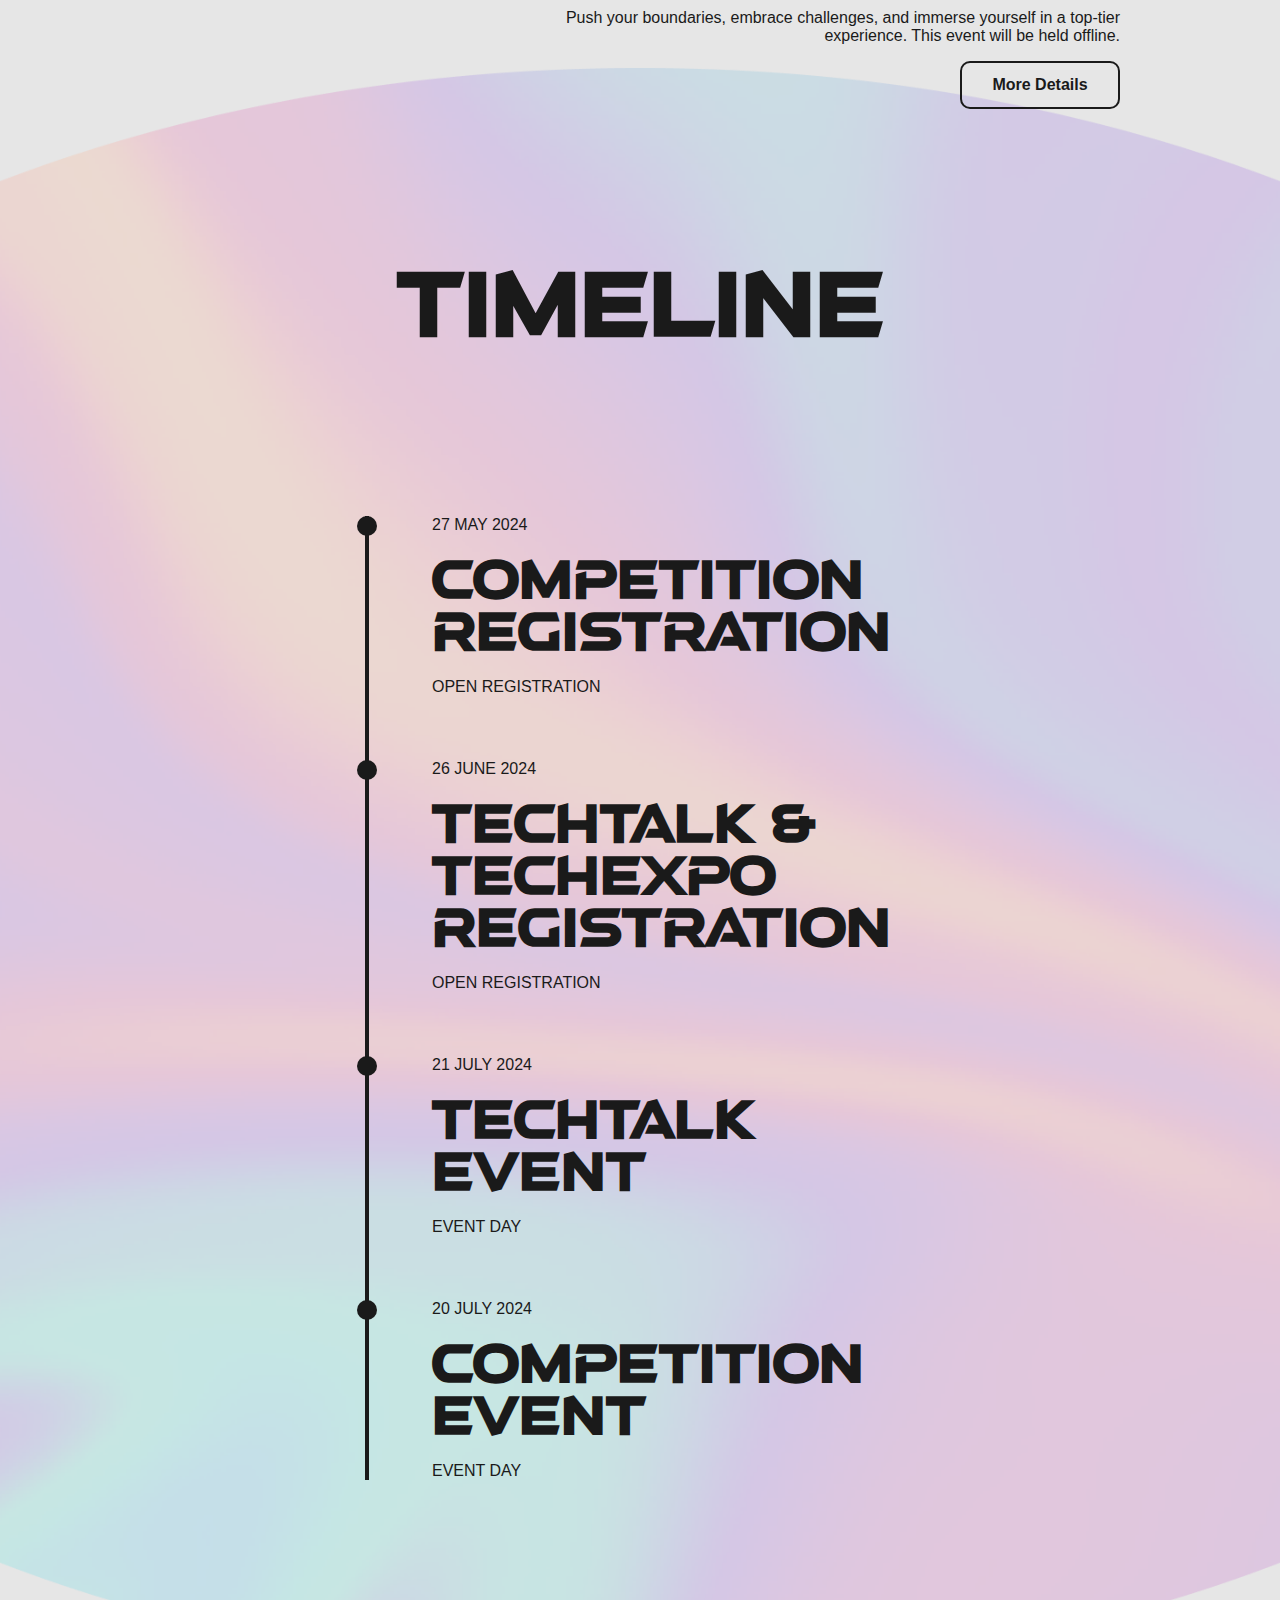
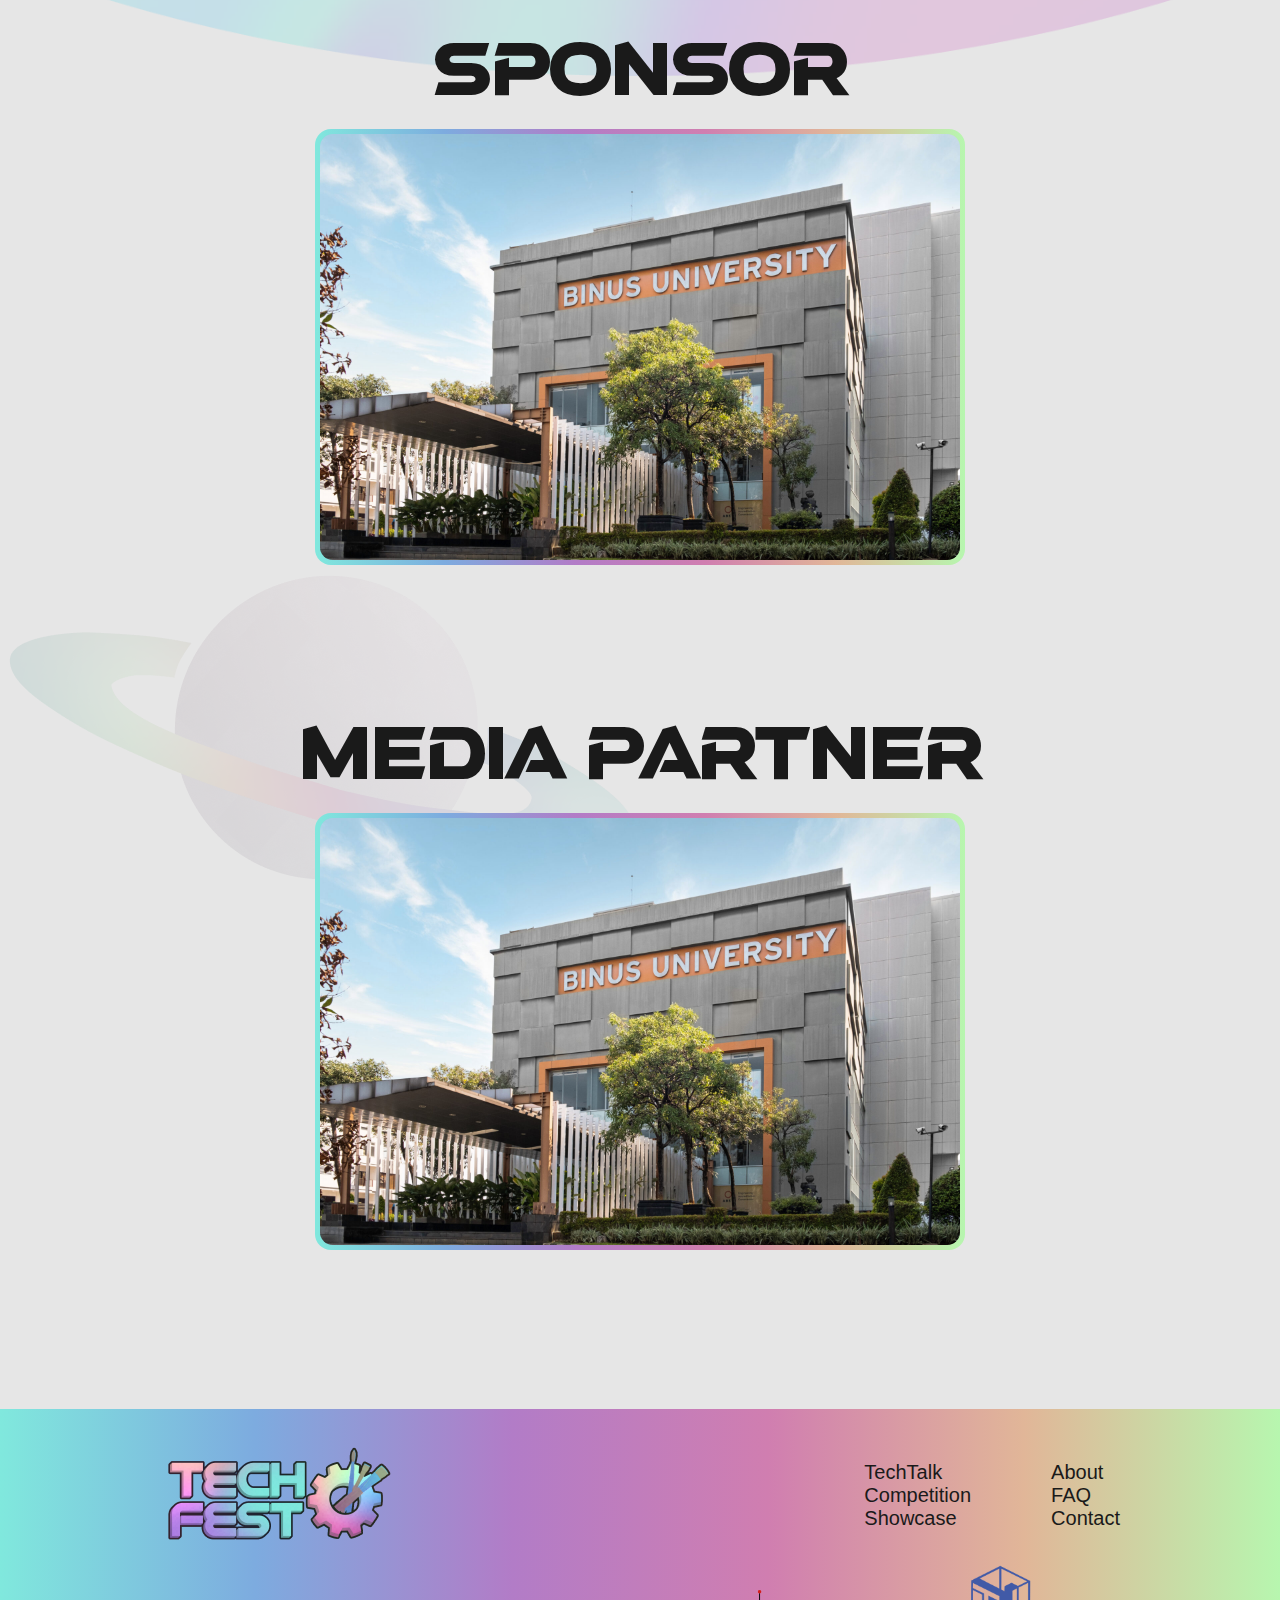
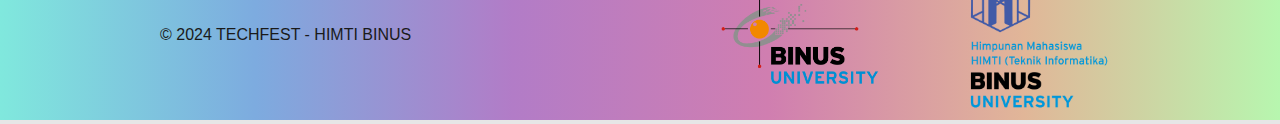
==== commit 9133ca82: "update button" ====
--- a/index.html
+++ b/index.html
@@ -127,33 +127,33 @@
             
             <div class="wrapper">
                 <div class="content">
-                    <p class="date-content">DD MONTH 2024</p>
-                    <h1 class="h1-content">Registration Techtalk & Techexpo</h1>
+                    <p class="date-content">27 MAY 2024</p>
+                    <h1 class="h1-content">COMPETITION REGISTRATION</h1>
                     <p class="p-content">OPEN REGISTRATION</p>
                 </div>
             </div>
 
             <div class="wrapper">
                 <div class="content">
-                    <p class="date-content">DD MONTH 2024</p>
-                    <h1 class="h1-content">Registration Techtalk & Techexpo</h1>
+                    <p class="date-content">26 JUNE 2024</p>
+                    <h1 class="h1-content">TECHTALK & TECHEXPO REGISTRATION</h1>
                     <p class="p-content">OPEN REGISTRATION</p>
                 </div>
             </div>
 
             <div class="wrapper">
                 <div class="content">
-                    <p class="date-content">DD MONTH 2024</p>
-                    <h1 class="h1-content">Registration Techtalk & Techexpo</h1>
-                    <p class="p-content">OPEN REGISTRATION</p>
-                </div>
-            </div>
-
-            <div class="wrapper">
-                <div class="content">
-                    <p class="date-content">DD MONTH 2024</p>
-                    <h1 class="h1-content">Registration Techtalk & Techexpo</h1>
-                    <p class="p-content">OPEN REGISTRATION</p>
+                    <p class="date-content">21 JULY 2024</p>
+                    <h1 class="h1-content">TECHTALK EVENT</h1>
+                    <p class="p-content">EVENT DAY</p>
+                </div>
+            </div>
+
+            <div class="wrapper">
+                <div class="content">
+                    <p class="date-content">20 JULY 2024</p>
+                    <h1 class="h1-content">COMPETITION EVENT</h1>
+                    <p class="p-content">EVENT DAY</p>
                 </div>
             </div>
             
@@ -189,9 +189,9 @@
         <div class="right">
             <div class="quick-link">
                 <ul>
-                    <li>TechTalk</li>
-                    <li>Competition</li>
-                    <li>Showcase</li>
+                    <a href="./pages/techtalk/index.html"><li>TechTalk</li></a>
+                    <a href="./pages/competititon/index.html"><li>Competition</li></a>
+                    <a href="./pages/TechShowcase/showCase.html"><li>Showcase</li></a>
                 </ul>
             </div>
             <div class="info">
--- a/style.css
+++ b/style.css
@@ -947,6 +947,21 @@
   -o-object-fit: contain;
      object-fit: contain;
 }
+/* New media query to change order on smaller screens */
+@media (max-width: 816px) {
+  .description-competition .description {
+    flex-direction: column;
+  }
+
+  .description-competition .description .content-img {
+    order: -1;
+  }
+
+  .description-competition .description .content {
+    order: 1;
+  }
+}
+
 .description-competition .computer-wrapper {
   flex-wrap: wrap-reverse;
 }/*# sourceMappingURL=style.css.map */
@@ -1302,4 +1317,404 @@
   .techexpo-container .third .card-explanation{
     margin-left: -1rem;
   }
+}
+
+.content button {
+  position: relative;
+  background-color: var(--color-background);
+  color: var(--color-text);
+  min-width: 8rem !important;
+  min-height: 2.5rem !important;
+  font-size: 1rem;
+  border-radius: 10px;
+  border: none;
+  margin: 0 auto;
+}
+.content button::before {
+  content: "";
+  position: absolute;
+  top: -3px;
+  left: -3px;
+  right: -3px;
+  bottom: -3px;
+  z-index: -1;
+  background-image: var(--gradient-horizontal);
+  border-radius: inherit;
+}
+
+.hero-competition {
+  display: flex;
+  align-items: center;
+  flex-direction: column;
+}
+.hero-competition h1 {
+  margin: 0;
+  font-size: 4rem;
+  text-align: center;
+  font-family: "Atmospheric", sans-serif;
+}
+.hero-competition h2 {
+  margin: 0;
+  font-size: 1.5rem;
+  text-align: center;
+  font-family: "Atmospheric", sans-serif;
+}
+.hero-competition p {
+  margin: 0;
+  font-size: 1rem;
+  text-align: center;
+}
+@media (max-width: 690px) {
+  .hero-competition h1 {
+    font-size: 4rem;
+  }
+}
+@media (max-width: 500px) {
+  .hero-competition h1 {
+    font-size: 3rem;
+  }
+}
+.hero-competition button {
+  position: relative;
+  background-color: var(--color-background);
+  color: var(--color-text);
+  width: 10rem;
+  height: 3rem;
+  font-size: var(--font-size-l);
+  border-radius: 10px;
+  border: none;
+  margin: 1rem auto;
+}
+.hero-competition button::before {
+  content: "";
+  position: absolute;
+  top: -3px;
+  left: -3px;
+  right: -3px;
+  bottom: -3px;
+  z-index: -1;
+  background-image: var(--gradient-horizontal);
+  border-radius: inherit;
+}
+.rank-competition .img-wrapper {
+  margin: 1rem auto;
+  width: 35rem;
+  height: 35rem;
+}
+.rank-competition .img-wrapper img {
+  width: 100%;
+  height: 100%;
+  -o-object-fit: contain;
+     object-fit: contain;
+}
+.planet-img-decorator-competition {
+  position: absolute;
+  width: 55%;
+  top: -200px;
+  right: 0;
+  float: right;
+  opacity: 0.3;
+}
+.planet-img-decorator-competition img {
+  width: 100%;
+  height: 100%;
+  -o-object-fit: contain;
+     object-fit: contain;
+}
+.rank {
+  display: flex;
+  justify-content: center;
+}
+.rank .img-wrapper {
+  width: 15rem;
+  height: 15rem;
+}
+@media (min-width: 320px) {
+  .hero-competition button {
+    width: 7rem;
+    height: 2rem;
+    font-size: 1rem;
+  }
+  .rank-competition .img-wrapper {
+    width: 20rem;
+    height: 20rem;
+  }
+  .rank .img-wrapper {
+    margin: 0 auto;
+    width: 8rem;
+    height: 8rem;
+  }
+  .rank-1, .rank-2, .rank-3 {
+    margin-left: 0 !important;
+    margin-right: 0 !important;
+  }
+  .rank-1 h2, .rank-2 h2, .rank-3 h2 {
+    font-size: 0.75rem !important;
+  }
+  .timeline-competition h1 {
+    font-size: 3rem !important;
+    margin-bottom: var(--spacing-xxl) !important;
+  }
+  .timeline-competition p {
+    font-size: 0.75rem !important;
+  }
+  .timeline-competition h2 {
+    font-size: 1rem !important;
+  }
+}
+@media (min-width: 768px) {
+  .hero-competition button {
+    width: 10rem;
+    height: 3rem;
+    font-size: 1rem;
+  }
+  .rank-competition .img-wrapper {
+    margin: 1rem auto;
+    width: 25rem;
+    height: 25rem;
+  }
+  .rank .img-wrapper {
+    width: 12rem;
+    height: 12rem;
+  }
+  .rank-1 h2, .rank-2 h2, .rank-3 h2 {
+    font-size: 1rem !important;
+  }
+  .timeline-competition h1 {
+    font-size: 3rem !important;
+    margin-bottom: var(--spacing-xxl) !important;
+  }
+  .timeline-competition p {
+    font-size: 1rem !important;
+  }
+  .timeline-competition h2 {
+    font-size: 1.5rem !important;
+  }
+}
+@media (min-width: 1024px) {
+  .hero-competition button {
+    width: 10rem;
+    height: 3rem;
+    font-size: 1.25rem;
+  }
+  .rank-competition .img-wrapper {
+    margin: 1rem auto;
+    width: 35rem;
+    height: 35rem;
+  }
+  .rank .img-wrapper {
+    width: 15rem;
+    height: 15rem;
+  }
+  .rank-1 h2, .rank-2 h2, .rank-3 h2 {
+    font-size: 1.5rem !important;
+  }
+  .timeline-competition h1 {
+    font-size: 4rem !important;
+    margin-bottom: var(--spacing-xxxl) !important;
+  }
+  .timeline-competition p {
+    font-size: 1.5rem !important;
+  }
+  .timeline-competition h2 {
+    font-size: 2rem !important;
+  }
+}
+.rank-1, .rank-2, .rank-3 {
+  display: flex;
+  align-items: center;
+  flex-direction: column;
+  margin: 1rem;
+}
+.rank-2, .rank-3 {
+  margin-top: 15rem;
+}
+.rank-1 h2, .rank-2 h2, .rank-3 h2 {
+  margin: 0;
+  font-size: 1.5rem;
+  text-align: center;
+  font-family: "Atmospheric", sans-serif;
+}
+.timeline-competition {
+  margin-top: 15rem;
+  margin-bottom: var(--spacing-xxxl);
+}
+.circle-gradient-img-decorator {
+  top: -125px;
+  left: 50%;
+  transform: translateX(-50%);
+  width: 100rem;
+  display: flex;
+  justify-content: center;
+  align-items: center;
+  opacity: 0.3;
+}
+@media (min-width: 1024px) {
+  .circle-gradient-img-decorator {
+    width: 135rem;
+  }
+}
+.circle-gradient-img-decorator img {
+  height: auto;
+  width: 100%;
+  -o-object-fit: contain;
+     object-fit: contain;
+}
+.circle-gradient-2-img-decorator {
+  top: -125px;
+  left: 50%;
+  transform: translateX(-50%);
+  width: 100rem;
+  display: flex;
+  justify-content: center;
+  align-items: center;
+  opacity: 0.3;
+}
+@media (min-width: 1024px) {
+  .circle-gradient-2-img-decorator {
+    width: 135rem;
+  }
+}
+.circle-gradient-2-img-decorator img {
+  height: auto;
+  width: 100%;
+  -o-object-fit: contain;
+     object-fit: contain;
+}
+.timeline-competition h1 {
+  font-family: "Atmospheric", sans-serif;
+  font-size: 4rem;
+  width: -moz-fit-content;
+  width: fit-content;
+  margin: var(--spacing-l) auto;
+  margin-bottom: var(--spacing-xxxl);
+}
+.timeline-competition .timeline-container {
+  position: relative;
+  margin: 0 auto;
+  width: -moz-fit-content;
+  width: fit-content;
+}
+.timeline-competition .timeline-container::after {
+  content: "";
+  position: absolute;
+  width: 4px;
+  background-color: var(--color-text);
+  top: 0;
+  bottom: 0;
+  left: 0;
+  margin-left: -3px;
+}
+.timeline-competition .timeline-container .wrapper {
+  position: relative;
+  margin-left: var(--spacing-xxl);
+  margin-bottom: var(--spacing-xxl);
+}
+.timeline-competition .timeline-container .wrapper .content {
+  max-width: 30rem;
+}
+.timeline-competition p {
+  margin: 0;
+  margin-bottom: 0.5rem;
+  font-size: 1.5rem;
+  font-family: "Atmospheric", sans-serif;
+}
+.timeline-competition h2 {
+  margin: 0;
+  font-size: 2rem;
+  font-family: "Atmospheric", sans-serif;
+}
+.timeline-competition .timeline-container .wrapper::after {
+  content: "";
+  position: absolute;
+  width: 20px;
+  height: 20px;
+  left: -75px;
+  background-color: var(--color-text);
+  top: 0px;
+  border-radius: 50%;
+  z-index: 1;
+}
+.info-competition {
+  margin-top: 10rem;
+  margin-bottom: 10rem;
+}
+.info-content-competition {
+  display: flex;
+  align-items: center;
+}
+.info-content-competition .img-wrapper {
+  margin: 1rem auto;
+  width: 25%;
+  height: auto;
+}
+.info-content-competition .img-wrapper img {
+  width: 100%;
+  height: 100%;
+  -o-object-fit: contain;
+     object-fit: contain;
+}
+.information {
+  margin: 2rem;
+  width: 60%;
+}
+.information h2 {
+  margin: 0;
+  font-size: 1.5rem;
+  font-family: "Atmospheric", sans-serif;
+}
+.information p {
+  font-size: 1rem;
+}
+@media only screen and (min-width: 320px) and (max-width: 768px) {
+  .information p {
+    font-size: 0.75rem !important;
+  }
+}
+.information button {
+  position: relative;
+  background-color: var(--color-background);
+  color: var(--color-text);
+  width: 14rem;
+  height: 2rem;
+  font-size: var(--font-size-l);
+  border-radius: 10px;
+  border: none;
+  margin: 1rem auto;
+}
+.information button::before {
+  content: "";
+  position: absolute;
+  top: -3px;
+  left: -3px;
+  right: -3px;
+  bottom: -3px;
+  z-index: -1;
+  background-image: var(--gradient-horizontal);
+  border-radius: inherit;
+}
+.planet2-img-decorator-competition {
+  position: absolute;
+  width: 55%;
+  top: 10rem;
+  left: 0;
+  opacity: 0.3;
+}
+.planet2-img-decorator-competition img {
+  width: 100%;
+  height: 100%;
+  -o-object-fit: contain;
+     object-fit: contain;
+}
+.mash-img-decorator-competition {
+  width: 100%;
+  top: -10rem;
+  left: 0;
+  opacity: 0.3;
+}
+.mash-img-decorator-competition img {
+  width: 100%;
+  height: 100%;
+  -o-object-fit: contain;
+     object-fit: contain;
 }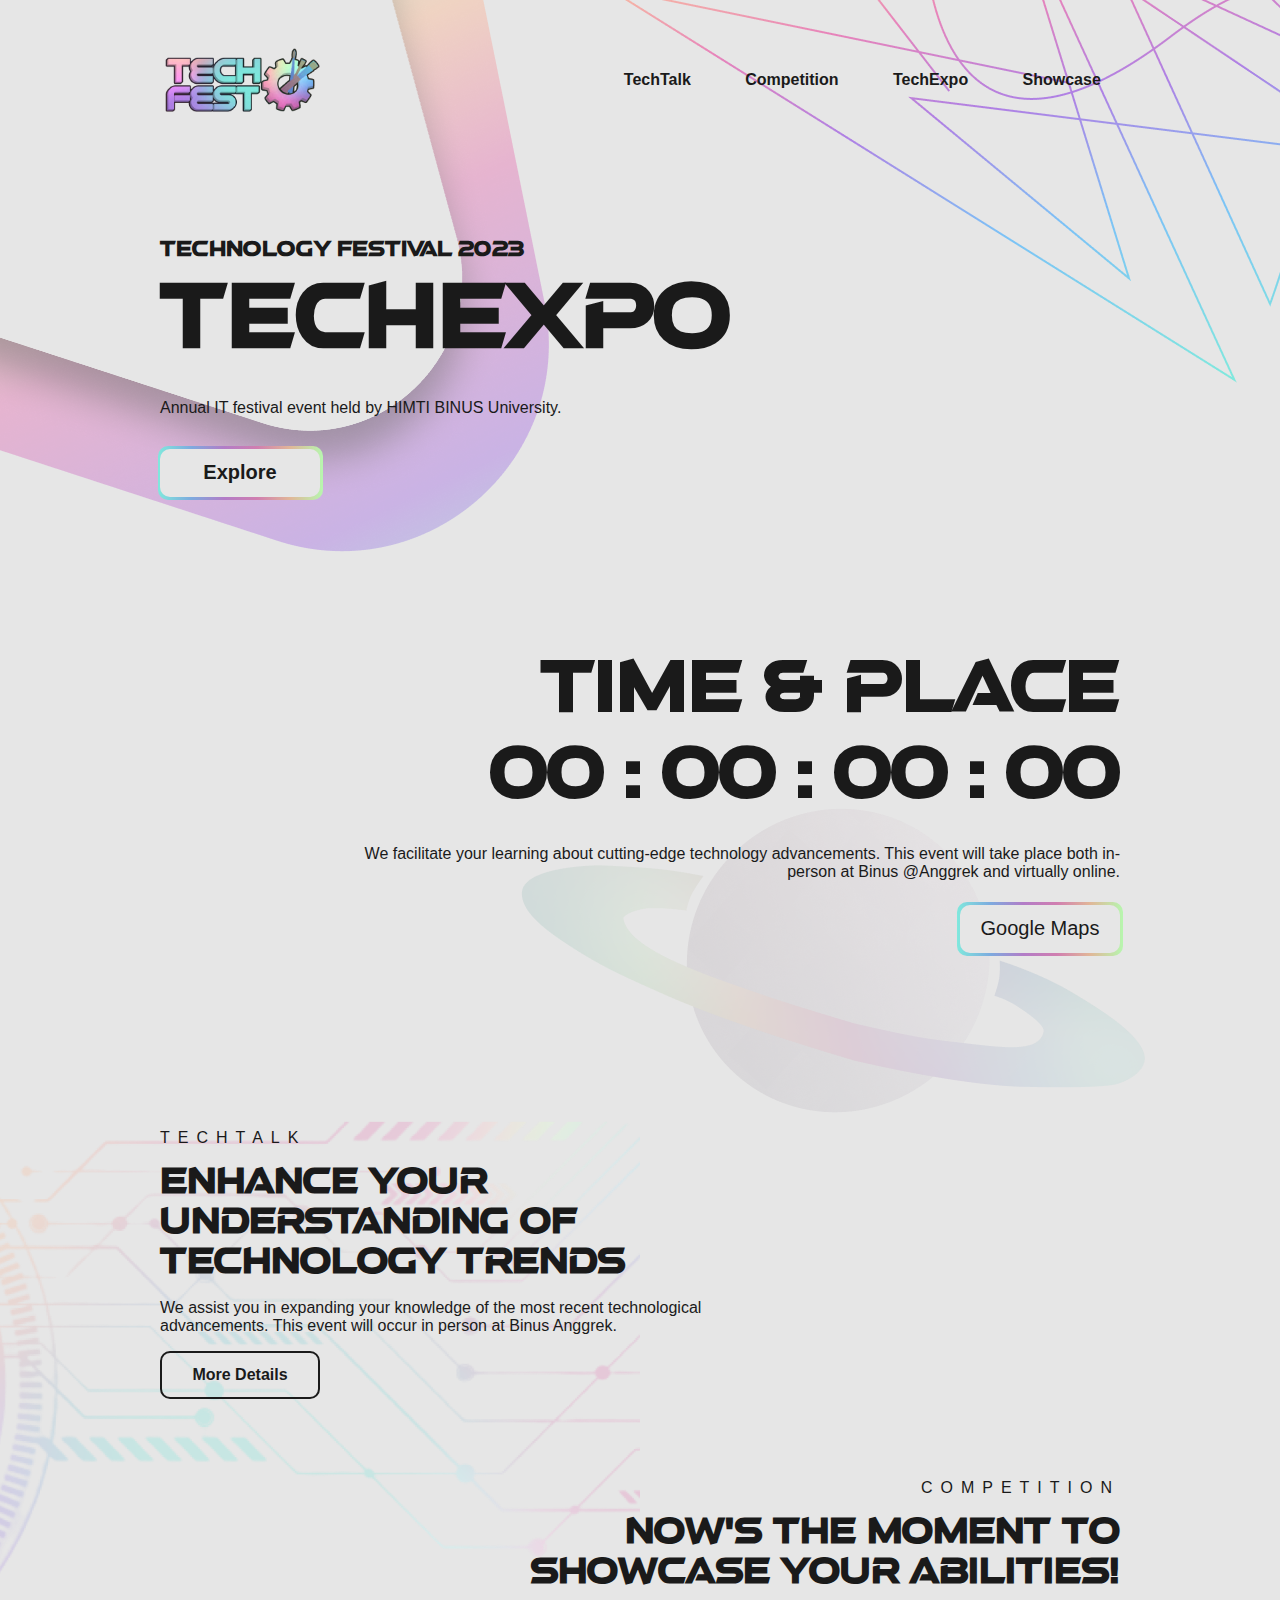
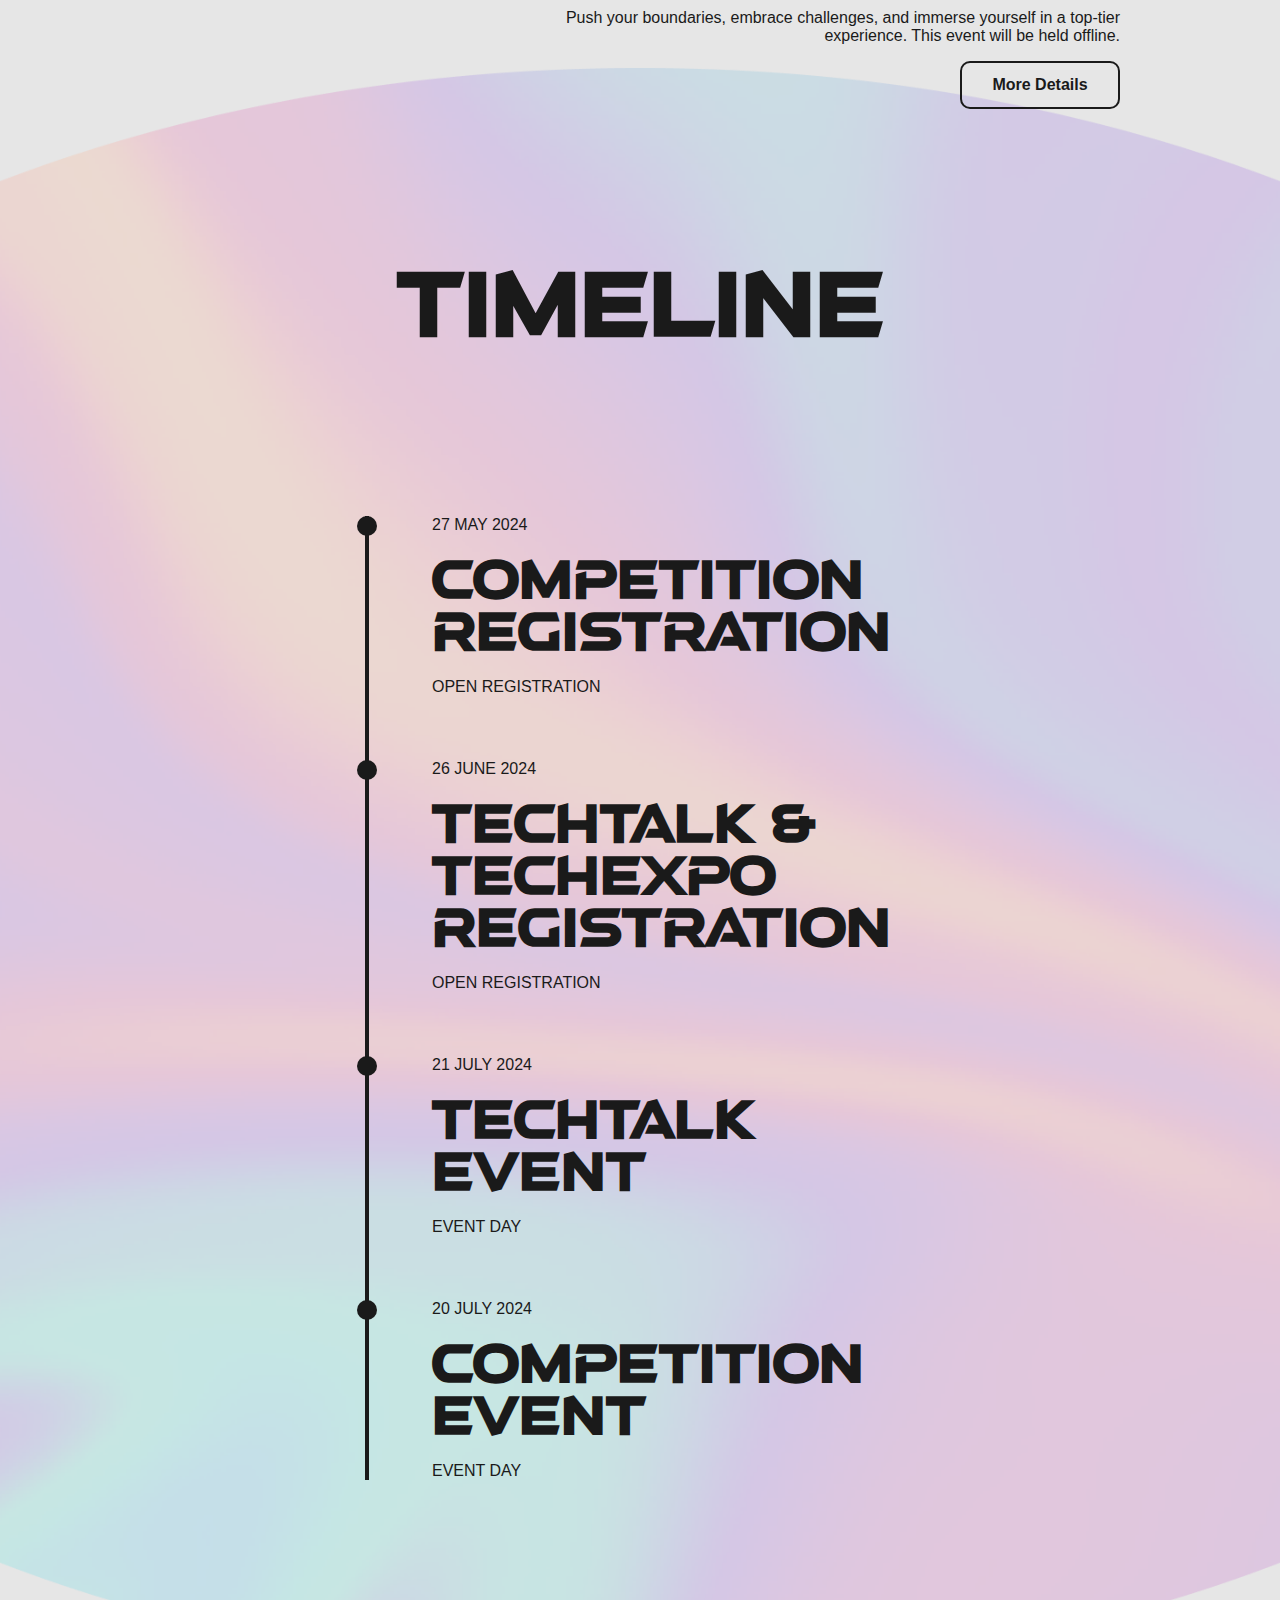
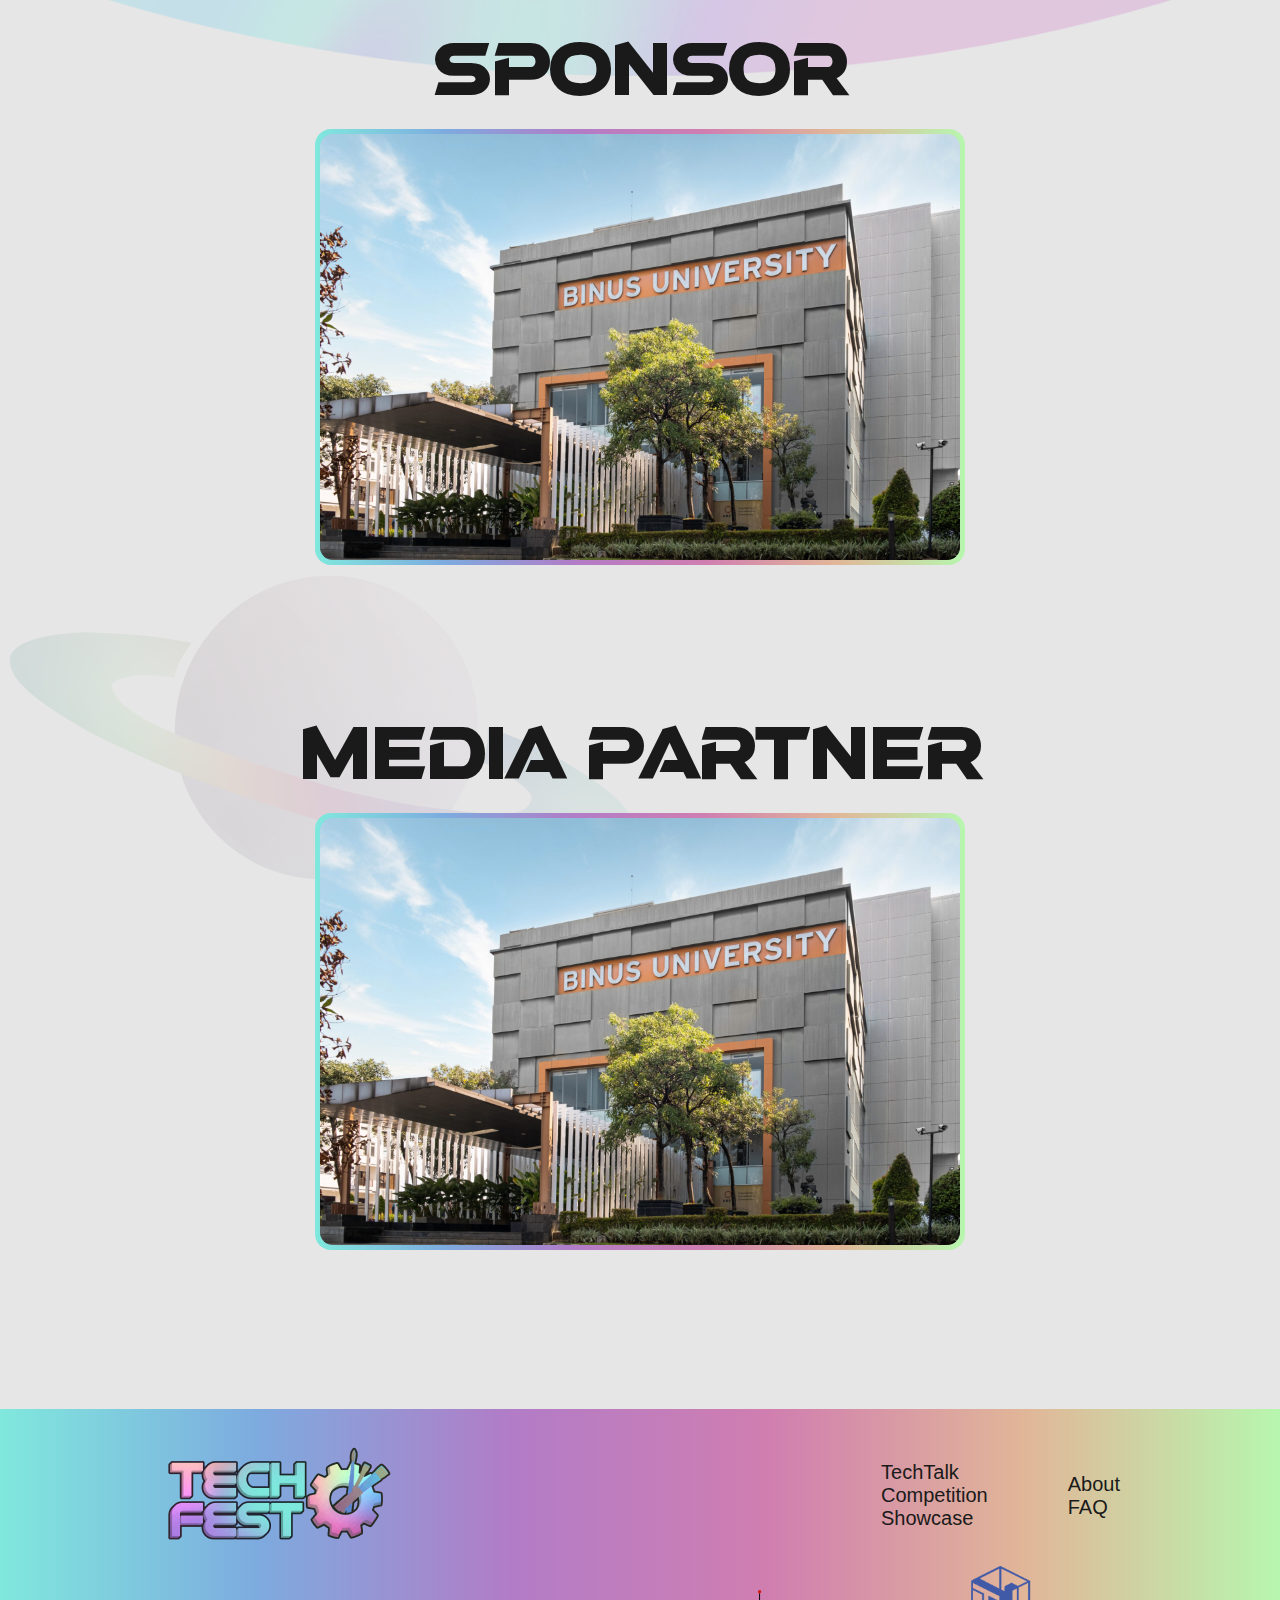
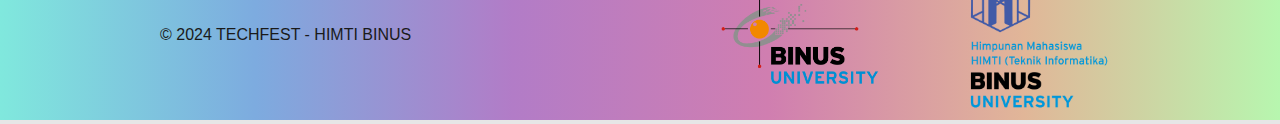
==== commit e2e7adc4: "revisi2" ====
--- a/index.html
+++ b/index.html
@@ -42,7 +42,7 @@
 
                 <a href="./pages/techexpo/index.html"><li>TechExpo</li></a>
                 
-                <a href="./pages/TechShowcase/showCase.html"><li>Showcase</li></a>
+                <a href="./pages/TechShowcase/index.html"><li>Showcase</li></a>
                 
             </ul>
         </div>
@@ -191,14 +191,13 @@
                 <ul>
                     <a href="./pages/techtalk/index.html"><li>TechTalk</li></a>
                     <a href="./pages/competititon/index.html"><li>Competition</li></a>
-                    <a href="./pages/TechShowcase/showCase.html"><li>Showcase</li></a>
+                    <a href="./pages/TechShowcase/index.html"><li>Showcase</li></a>
                 </ul>
             </div>
             <div class="info">
                 <ul>
-                    <li>About</li>
-                    <li>FAQ</li>
-                    <li>Contact</li>
+                    <a href="./pages/about/about.html"><li>About</li></a>
+                    <a href="./pages/faq/index.html"><li>FAQ</li></a>
                 </ul>
             </div>
         </div>
--- a/style.css
+++ b/style.css
@@ -187,6 +187,12 @@
   right: 0;
 }
 
+.navbar-active {
+  background: linear-gradient(45deg, #80E8DD, #7CC2F6, #AF81E4, #E784BA, #F9C1A0, #B7F6AF, #80E8DD);
+  border-radius: 100px;
+  box-shadow: 1px 1px 1px rgba(0,0,0,0.3);
+}
+
 nav {
   display: flex;
   align-items: center;
@@ -216,8 +222,9 @@
   font-size: 1rem;
 }
 nav .item-wrapper ul li {
-  padding: 1rem;
-}
+  padding: 0.5rem 1.2rem;
+}
+
 nav .hamburger, nav .close {
   padding: var(--spacing-s);
   height: 2rem;
@@ -228,6 +235,13 @@
 nav .close {
   margin-top: 1.5rem;
 }
+
+nav .item-wrapper ul li:hover {
+  color: white;
+  text-shadow: 2px 2px 2px rgba(0, 0, 0, 0.5);
+  transition: 0.3s ease;
+}  
+
 @media (min-width: 320px) {
   nav {
     padding: 0 2rem;
@@ -249,6 +263,11 @@
   }
 }
 @media (max-width: 1130px) {
+  .navbar-active{
+    background: none;
+    box-shadow: none;
+  }
+  
   nav .hamburger, nav .close {
     display: block;
   }
@@ -693,6 +712,7 @@
   border-radius: 10px;
   border: none;
   margin: 3rem auto;
+  font-weight: bold;
 }
 .hero-techtalk button::before {
   content: "";
@@ -891,14 +911,18 @@
   left: 1000%;
 }
 .register form .choice {
-  padding: 0.5rem;
-  border-radius: 5px;
+  padding: 0.5rem 1.7rem;
+  border-radius: 100px;
   cursor: pointer;
-}
+  /* border-style: solid; */
+  /* border-width: 1.5px; */
+  box-shadow: 1px 1px 1px rgba(0,0,0,0.3);
+}
+
 .register form button {
   display: block;
 }
-.register form .submit {
+/* .register form .submit {
   position: relative;
   background-image: var(--gradient-horizontal);
   color: var(--color-text);
@@ -909,7 +933,43 @@
   border: none;
   margin: 3rem auto;
   font-weight: bold;
-}
+  border-style: solid;
+  /* border-image: linear-gradient(#AF81E4, #E784BA) 10; */
+  /* border-color: linear-gradient(45deg, #80E8DD, #7CC2F6, #AF81E4, #E784BA, #F9C1A0, #B7F6AF, #80E8DD);
+  border-width: 1.5px;
+} */
+
+.register form .submit {
+  position: relative;
+  /* background-image: var(--gradient-horizontal); */
+  color: var(--color-text);
+  width: 10rem;
+  height: 3rem;
+  font-size: var(--font-size-l);
+  border-radius: 10px;
+  border: none;
+  margin: 3rem auto;
+  font-weight: bold;
+  overflow: hidden;
+  z-index: 1;
+  box-shadow: 2px 2px 2px rgba(0, 0, 0, 0.5);
+}
+
+.register form .submit::before {
+  content: '';
+  position: absolute;
+  top: 0; left: 0; right: 0; bottom: 0;
+  border-radius: 10px; /* Sama dengan border-radius dari tombol */
+  padding: 3px; /* Lebar border */
+  background: linear-gradient(45deg, #80E8DD, #7CC2F6, #AF81E4, #E784BA, #F9C1A0, #B7F6AF, #80E8DD);
+  -webkit-mask: 
+    linear-gradient(#fff 0 0) content-box, 
+    linear-gradient(#fff 0 0);
+  -webkit-mask-composite: xor;
+  mask-composite: exclude; /* Untuk Firefox */
+  z-index: -1;
+}
+
 
 .description-competition .img-wrapper {
   margin: 5rem auto;
@@ -1384,6 +1444,7 @@
   border-radius: 10px;
   border: none;
   margin: 1rem auto;
+  font-weight: bold;
 }
 .hero-competition button::before {
   content: "";
@@ -1717,4 +1778,106 @@
   height: 100%;
   -o-object-fit: contain;
      object-fit: contain;
+}
+
+.header-about {
+  display: flex;
+  align-items: center;
+  flex-direction: column;
+}
+.header-about h1 {
+  margin: 0;
+  font-size: 3rem;
+  text-align: center;
+  font-family: "Atmospheric", sans-serif;
+}
+.header-about h3 {
+  margin: 0;
+  font-size: 1.5 rem;
+  text-align: center;
+  font-family: "Atmospheric", sans-serif;
+}
+.techexpo-content .sub-title{
+  font-size: 1.5rem;
+}
+
+.description-about .img-wrapper {
+  margin: 5rem auto;
+  width: 15rem;
+  height: 15rem;
+}
+.description-about .img-wrapper img {
+  width: 100%;
+  height: 100%;
+  -o-object-fit: contain;
+     object-fit: contain;
+}
+.description-about .description {
+  margin: var(--spacing-xxl) auto;
+  display: flex;
+  justify-content: space-between;
+  flex-wrap: wrap;
+  max-width: 50rem;
+  align-items: center;
+  gap: var(--spacing-xxl);
+}
+
+.description-about .description .content h1{
+  color: white;
+  justify-content: left;
+  font-size: 20px;
+}
+
+.description-about .description .content {
+  width: 25rem;
+  flex-wrap: wrap;
+  margin: 0 auto;
+  border-radius: 16px;
+  background: linear-gradient(90deg, #ffb3fe 0%, #491e8e 100%);
+  padding: 12px;
+  display: flex;
+  justify-content: center;
+  
+  flex-direction: column;
+}
+
+.description-about .description .content-img {
+  width: 15rem;
+  height: 15rem;
+  margin: 0 auto;
+}
+.description-about .description .content-img img {
+  width: 100%;
+  height: 100%;
+  -o-object-fit: contain;
+     object-fit: contain;
+}
+/* New media query to change order on smaller screens */
+@media (max-width: 816px) {
+  .description-about .description {
+    flex-direction: column;
+  }
+
+  .description-about .description .content-img {
+    order: -1;
+  }
+
+  .description-about .description .content {
+    order: 1;
+  }
+}
+
+.description-about .computer-wrapper {
+  flex-wrap: wrap-reverse;
+}
+
+@media (max-width: 690px) {
+  .header-about h1 {
+    font-size: 4rem;
+  }
+}
+@media (max-width: 500px) {
+  .header-about h1 {
+    font-size: 3rem;
+  }
 }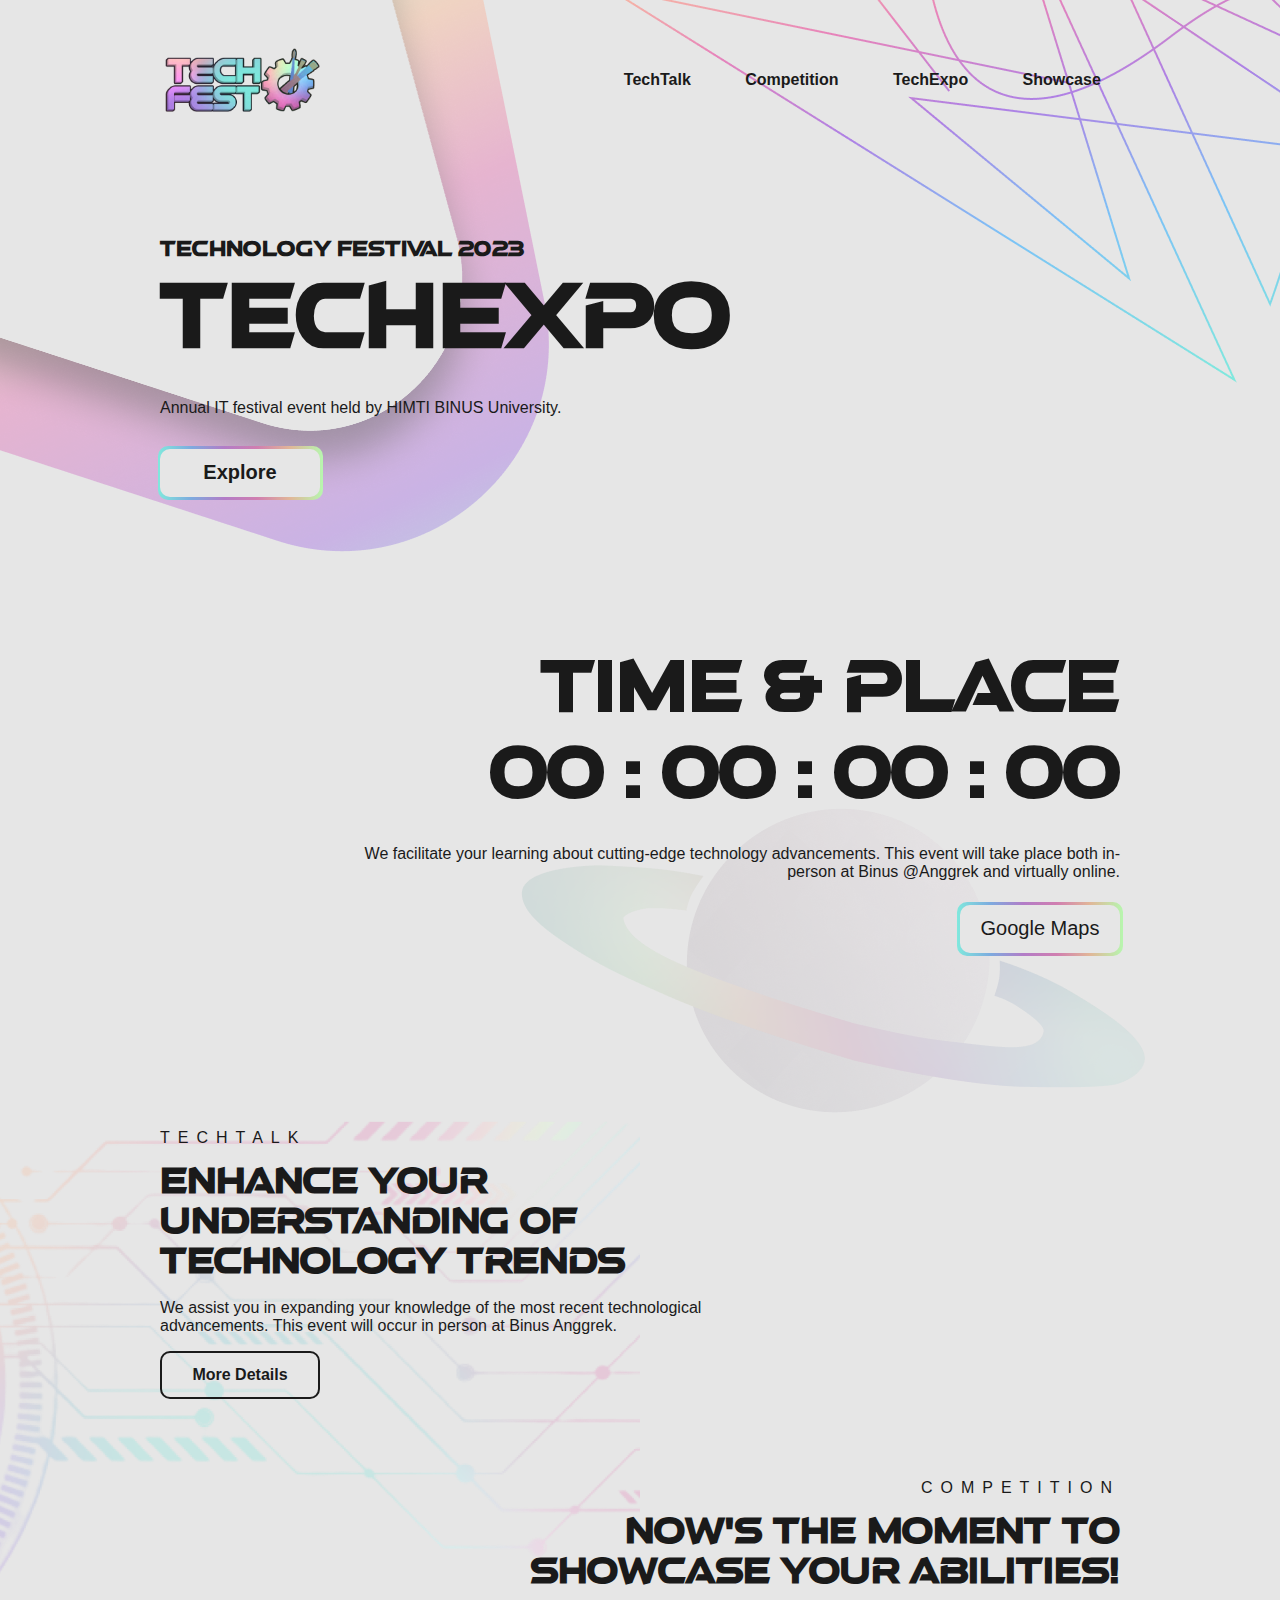
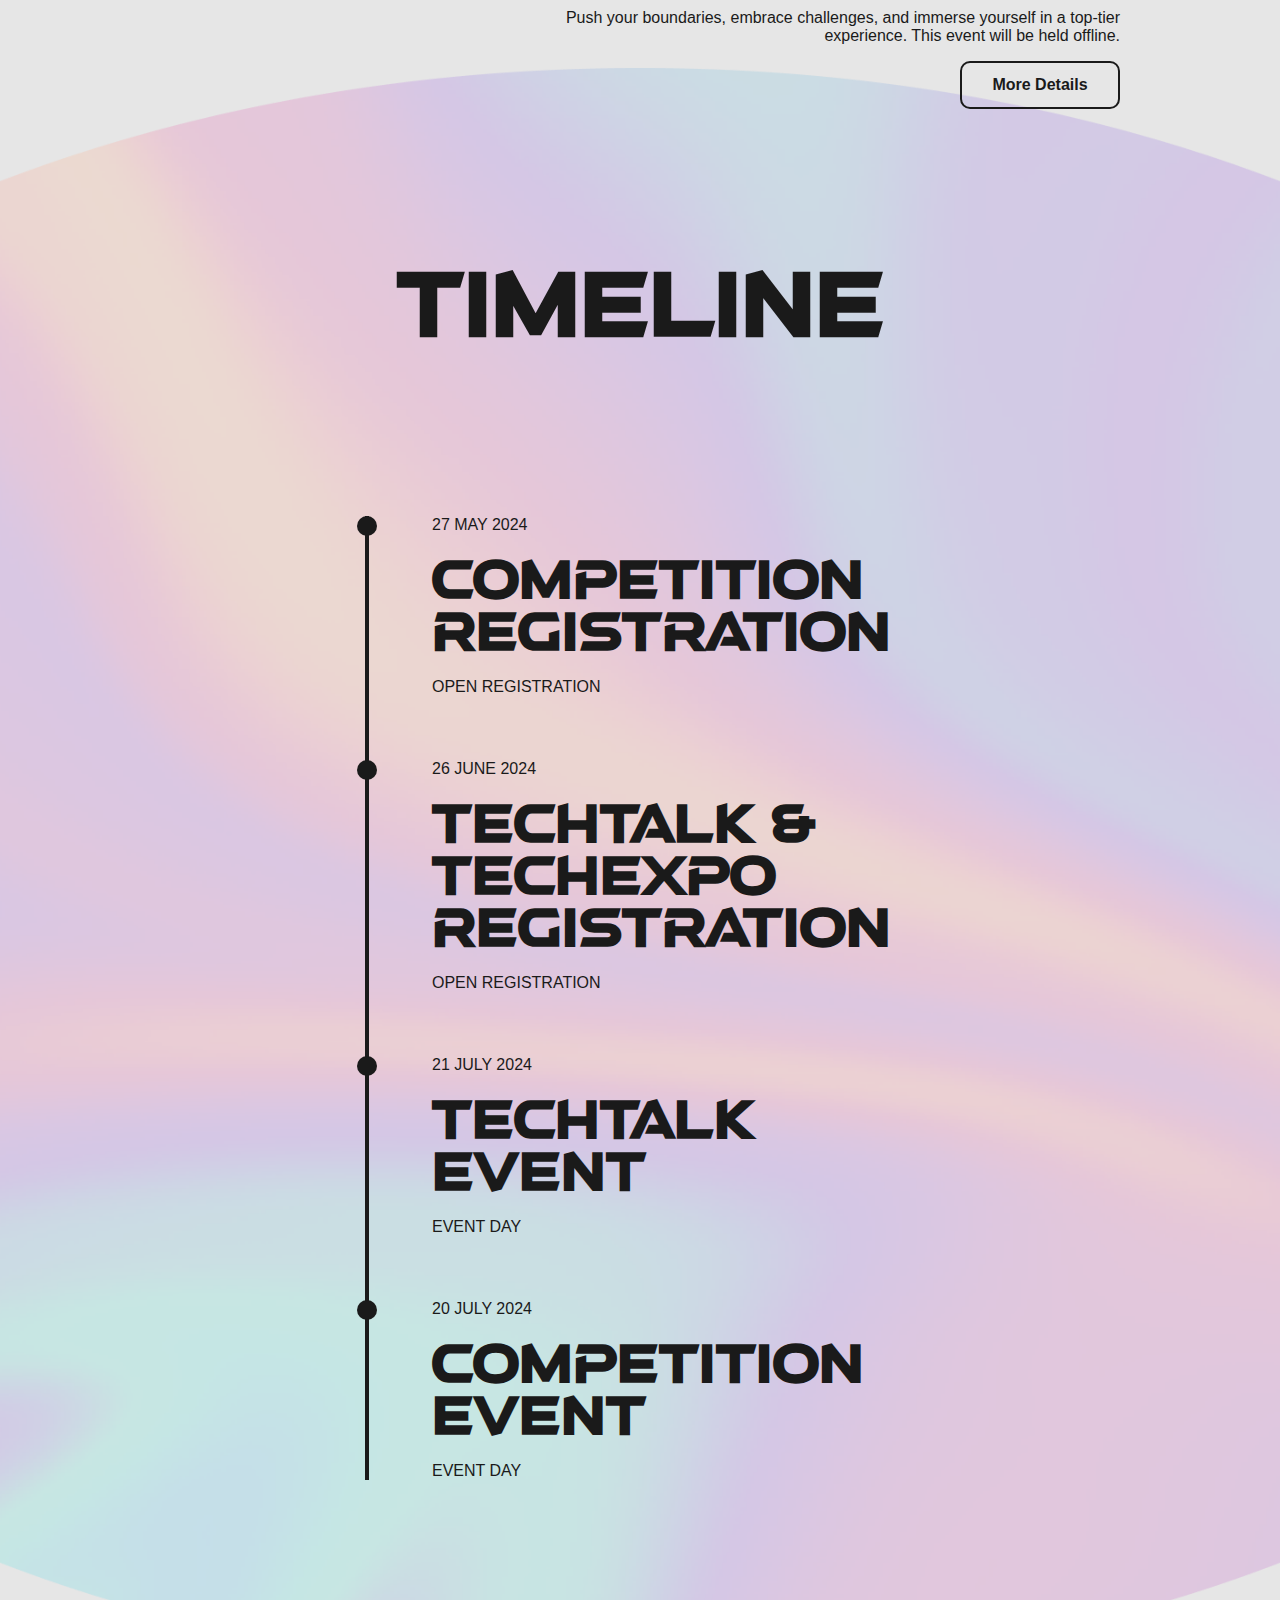
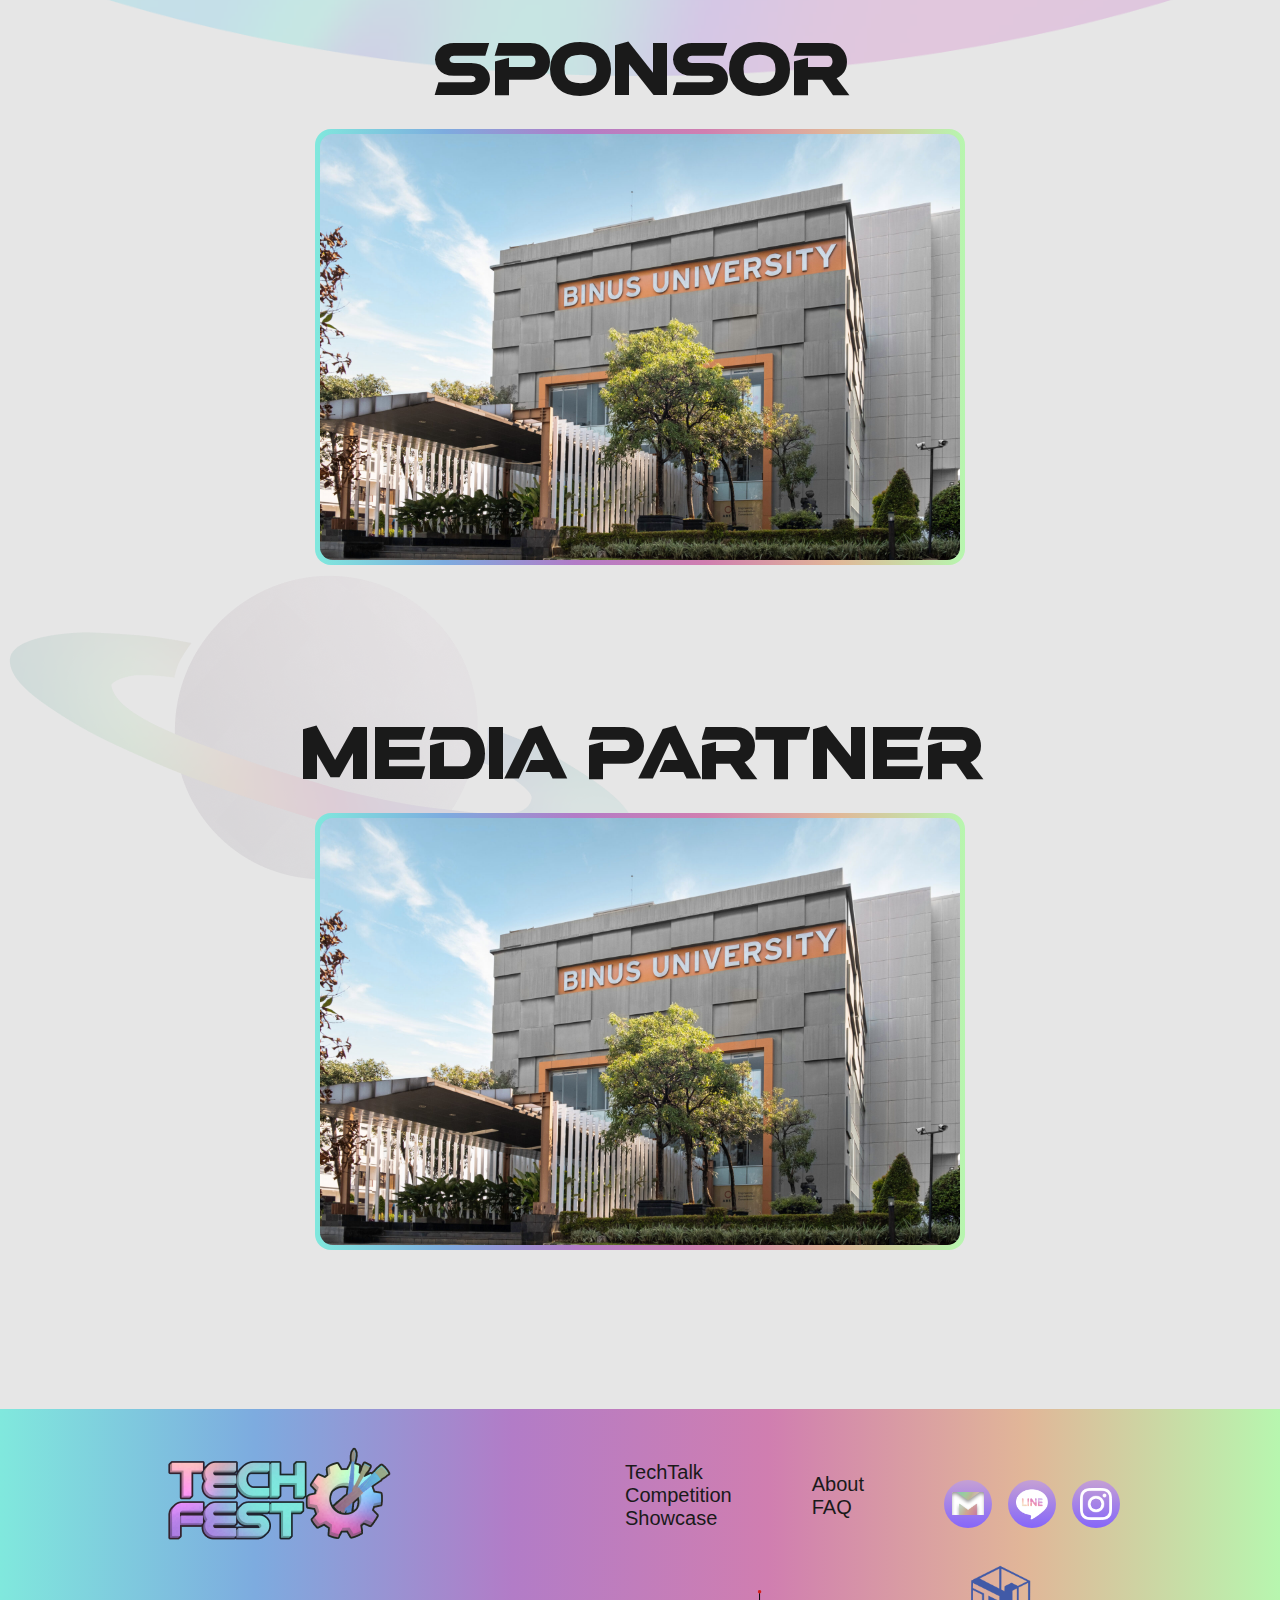
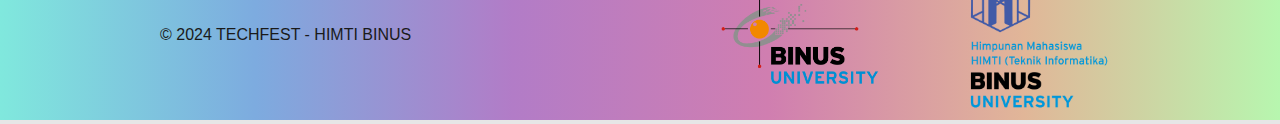
==== commit 97fec6be: "update" ====
--- a/index.html
+++ b/index.html
@@ -200,6 +200,17 @@
                     <a href="./pages/faq/index.html"><li>FAQ</li></a>
                 </ul>
             </div>
+            <div class="contact">
+                <a href="">
+                    <img src="./assets/image/social/gmail.png" alt="">
+                </a>
+                <a href="">
+                    <img src="./assets/image/social/line.png" alt="">
+                </a>
+                <a href="">
+                    <img src="./assets/image/social/instagram.png" alt="">
+                </a>
+            </div>
         </div>
       </div>  
 
--- a/style.css
+++ b/style.css
@@ -629,6 +629,30 @@
   font-size: var(--font-size-l);
   padding: 0;
 }
+footer .top .right .contact {
+  display: flex;
+  gap: var(--spacing-m);
+  align-items: center;
+  justify-content: space-between;
+  margin-top: 1rem;
+}
+footer .top .right .contact a {
+  background-image: linear-gradient(#C5A0D4, #8566FA);
+  height: 2rem;
+  width: 2rem;
+  border-radius: 50%;
+  display: grid;
+  align-items: center;
+  justify-content: center;
+  padding: 0.5rem;
+  cursor: pointer;
+}
+footer .top .right .contact a img {
+  width: 100%;
+  height: 100%;
+  -o-object-fit: contain;
+     object-fit: contain;
+}
 footer .bottom {
   display: flex;
   justify-content: space-between;
@@ -862,7 +886,32 @@
   border-radius: 10px;
   position: relative;
   background-color: var(--color-background);
-}
+  /* text-align: center; */
+}
+
+.register h1 {
+  font-family: "Atmospheric", sans-serif;
+  font-size: 2rem;
+  width: -moz-fit-content;
+  width: fit-content;
+  margin: var(--spacing-l) auto;
+}
+.register form {
+  margin: 0 auto;
+  margin-bottom: 5rem;
+  max-width: 40rem;
+  padding: 1rem;
+  border-radius: 10px;
+  position: relative;
+  background-color: var(--color-background);
+  /* text-align: center; */
+}
+
+#compe-regist {
+  text-align: center;
+} 
+
+
 .register form::before {
   content: "";
   position: absolute;
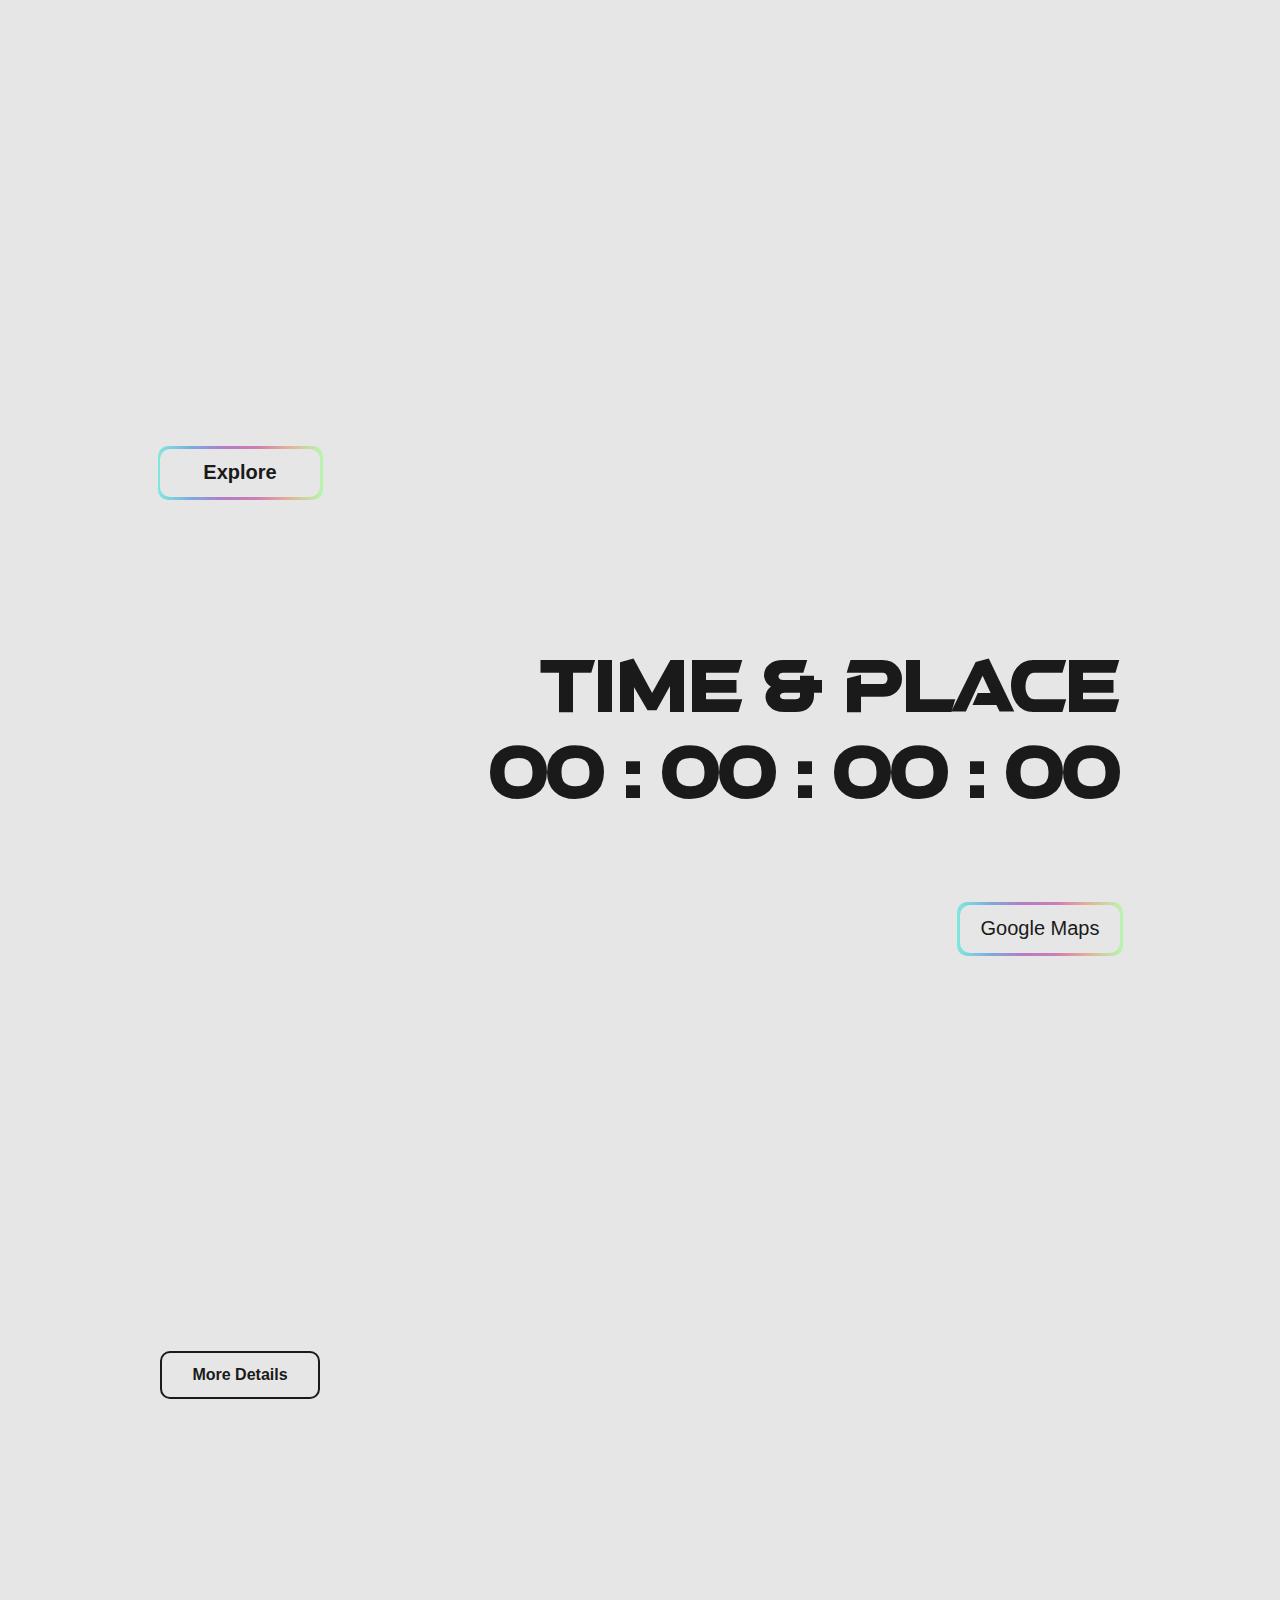
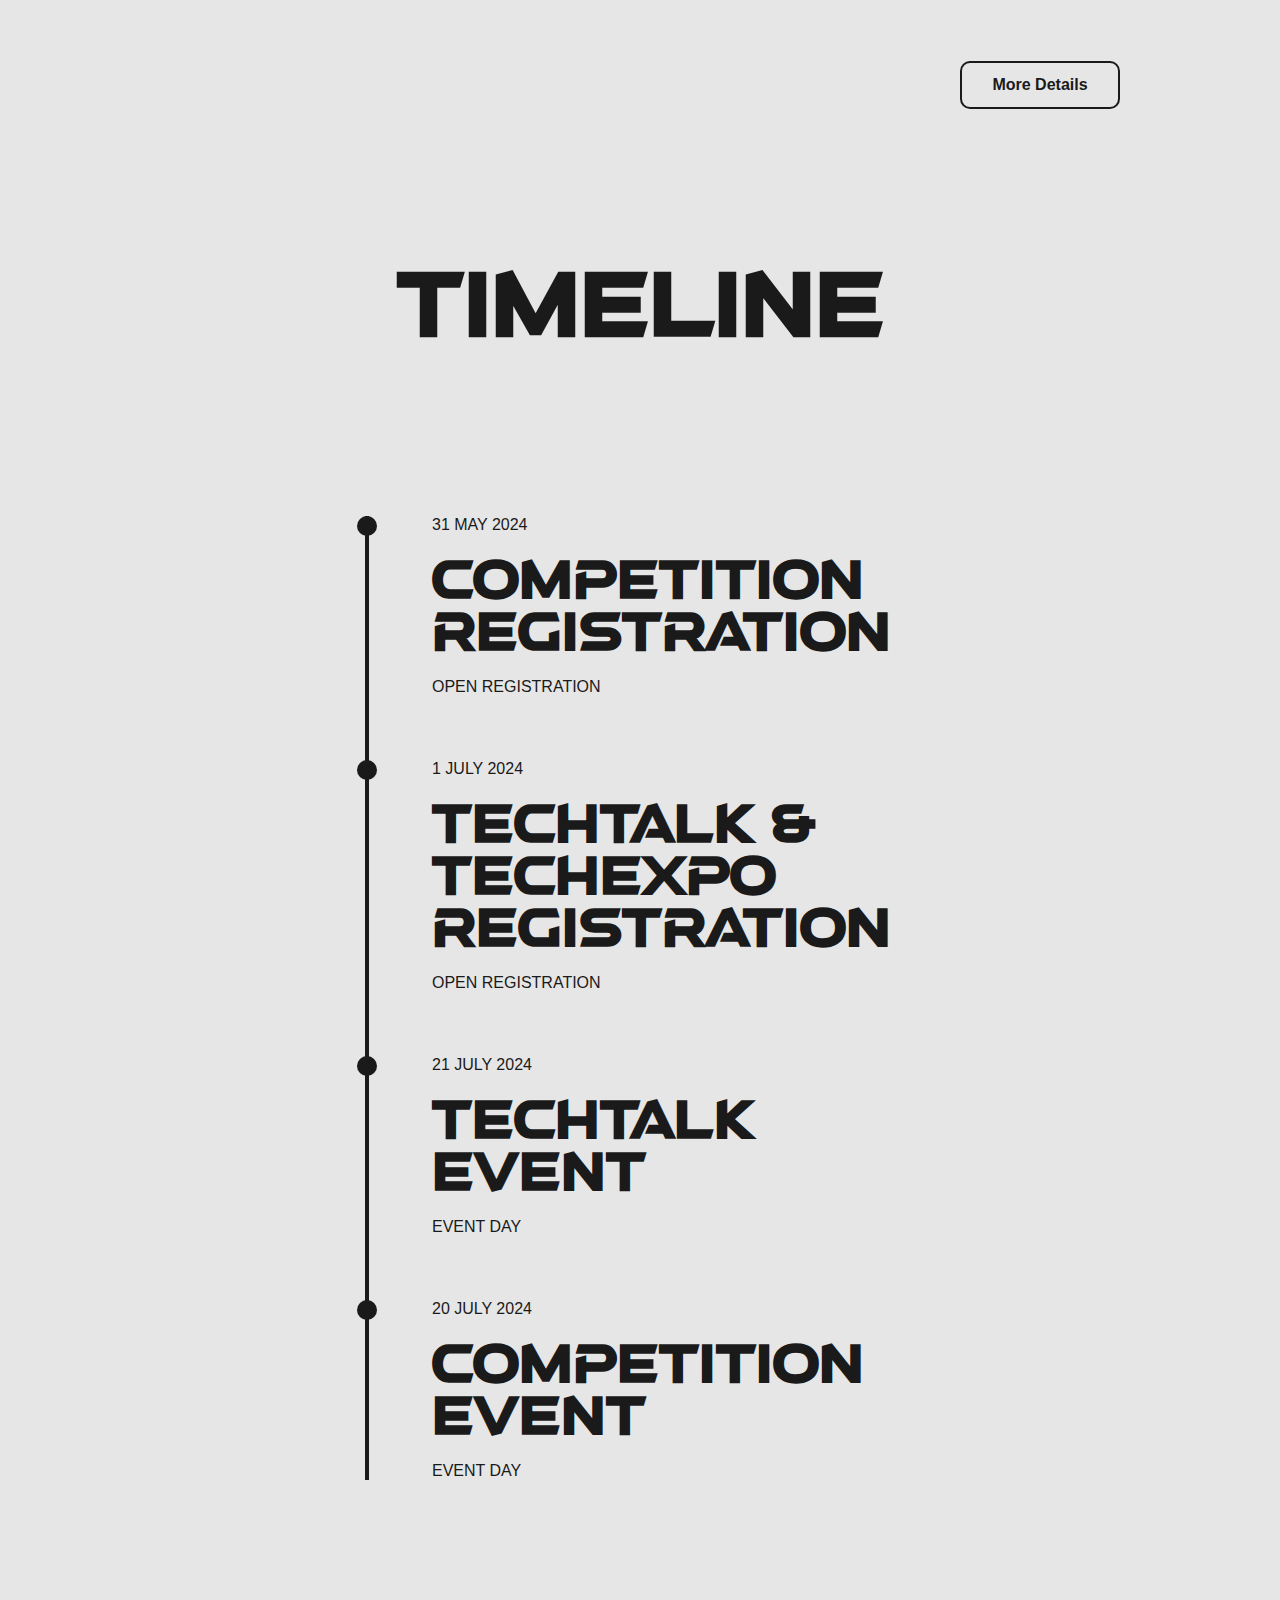
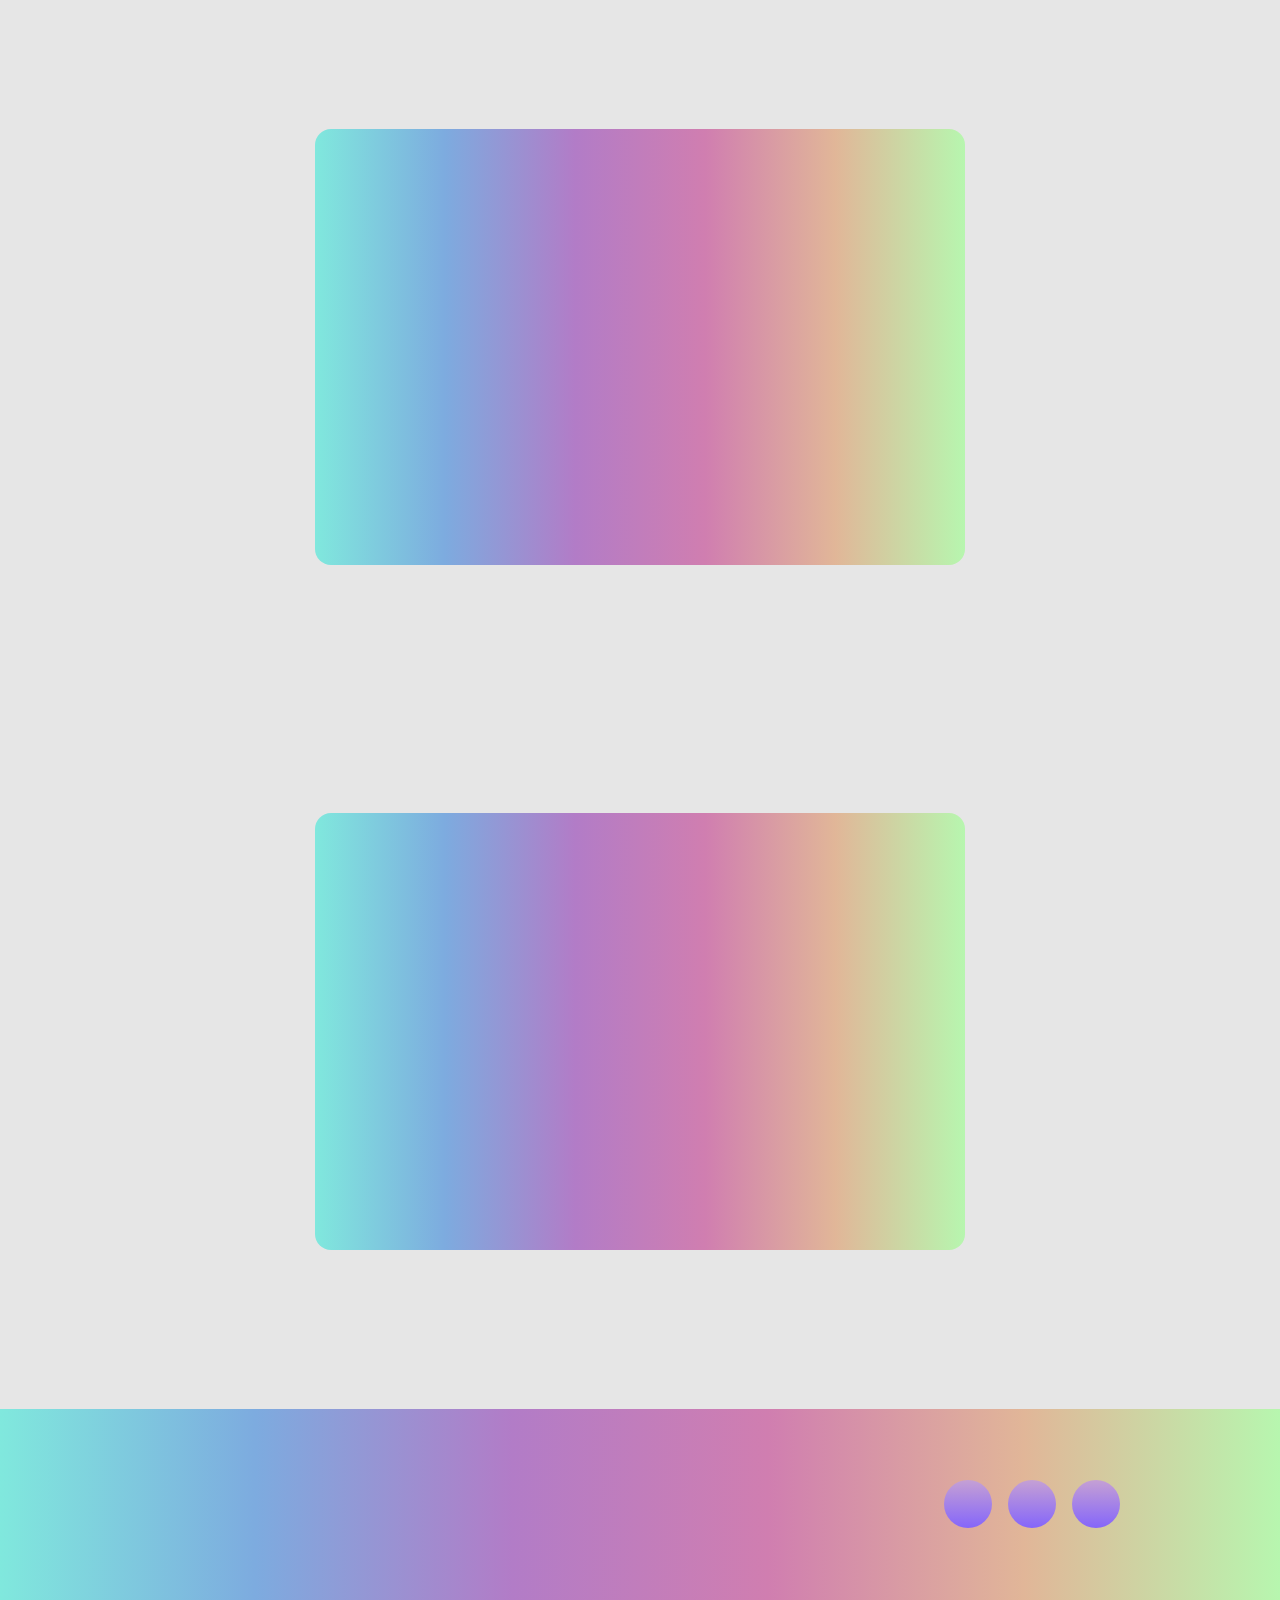
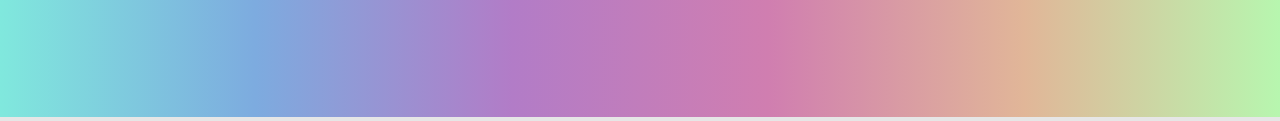
==== commit b16d4149: "update wording" ====
--- a/index.html
+++ b/index.html
@@ -4,7 +4,7 @@
     <meta charset="UTF-8">
     <meta name="viewport" content="width=device-width, initial-scale=1.0">
     <link rel="stylesheet" href="./style.css">
-    <title>Tech Fest 2024</title>
+    <title>TECHFEST 2024</title>
 </head>
 <body>
     <div class="decorator triangle-thingy-img-decorator">
@@ -54,7 +54,7 @@
     <section class="hero-section">
 
         <div class="hero-text">
-            <h3>Technology festival 2023</h3>
+            <h3>Technology festival 2024</h3>
             <h1>TechExpo</h1>
             <p>Annual IT festival event held by HIMTI BINUS University.</p>
         
@@ -93,7 +93,7 @@
             <img src="./assets/image/thingy/Technology Thingy.png" alt="">
         </div>
         <div class="description">
-            <p class="modern">TECHTALK</p>
+            <p class="modern">TechTalk</p>
             <h1>ENHANCE YOUR UNDERSTANDING OF TECHNOLOGY TRENDS</h1>
             <p>We assist you in expanding your knowledge of the most recent technological advancements. 
                 This event will occur in person at Binus Anggrek.</p>
@@ -106,7 +106,7 @@
     <section class="competition">
 
         <div class="description">
-            <p class="modern">COMPETITION</p>
+            <p class="modern">Competition</p>
             <h1>Now's the moment to showcase your abilities!</h1>
             <p>Push your boundaries, embrace challenges, and immerse yourself in a top-tier experience. 
                 This event will be held offline.</p>
@@ -127,7 +127,7 @@
             
             <div class="wrapper">
                 <div class="content">
-                    <p class="date-content">27 MAY 2024</p>
+                    <p class="date-content">31 MAY 2024</p>
                     <h1 class="h1-content">COMPETITION REGISTRATION</h1>
                     <p class="p-content">OPEN REGISTRATION</p>
                 </div>
@@ -135,7 +135,7 @@
 
             <div class="wrapper">
                 <div class="content">
-                    <p class="date-content">26 JUNE 2024</p>
+                    <p class="date-content">1 JULY 2024</p>
                     <h1 class="h1-content">TECHTALK & TECHEXPO REGISTRATION</h1>
                     <p class="p-content">OPEN REGISTRATION</p>
                 </div>
--- a/style.css
+++ b/style.css
@@ -350,6 +350,7 @@
   min-height: 3rem;
   font-weight: bold;
   color: var(--color-text);
+  transition: all 0.3s ease-in-out;
 }
 .hero-section .hero-text .cta-group .cta-explore {
   background-color: transparent;
@@ -435,6 +436,7 @@
   font-size: var(--font-size-l);
   border-radius: 10px;
   border: none;
+  transition: all 0.3s ease-in-out;
 }
 .about-section .location .timer a button::before {
   content: "";
@@ -493,6 +495,7 @@
   font-weight: bold;
   color: var(--color-text);
   background-color: transparent;
+  transition: all 0.3s ease-in-out;
 }
 
 .techtalk, .competition {
@@ -672,6 +675,39 @@
   -o-object-fit: contain;
      object-fit: contain;
 }
+@media screen and (max-width: 600px) {
+  footer .top .right {
+    flex-direction: column;
+    align-items: flex-start;
+    gap: 0;
+  }
+
+  footer .top .right .contact {
+    margin-top: 2rem;
+  }
+}
+
+.quick-link ul a li {
+  font-weight: 1000;
+}
+
+.quick-link ul a li:hover {
+  color: white;
+  transition: 0.3s ease;
+}
+
+.info ul a li{
+  font-weight: 1000;
+}
+
+.info ul a li:hover{
+  color: white;
+  transition: 0.3s ease;
+}
+
+.bottom .left p{
+  font-weight: bold;
+}
 @media (min-width: 320px) {
   footer {
     padding: 0 1.5rem;
@@ -723,9 +759,10 @@
 }
 @media (max-width: 500px) {
   .hero-techtalk h1 {
-    font-size: 3rem;
-  }
-}
+    font-size: 2rem;
+  }
+}
+
 .hero-techtalk button {
   position: relative;
   background-color: var(--color-background);
@@ -737,6 +774,7 @@
   border: none;
   margin: 3rem auto;
   font-weight: bold;
+  transition: all 0.3s ease-in-out;
 }
 .hero-techtalk button::before {
   content: "";
@@ -886,7 +924,10 @@
   border-radius: 10px;
   position: relative;
   background-color: var(--color-background);
-  /* text-align: center; */
+}
+
+.button-register {
+  transition: all 0.3s ease-in-out;
 }
 
 .register h1 {
@@ -910,6 +951,13 @@
 #compe-regist {
   text-align: center;
 } 
+
+#kata-compe {
+  /* background-color: #491e8e; */
+  text-align: center;
+  margin-bottom: 100px;
+  font-weight: bold;
+}
 
 
 .register form::before {
@@ -966,6 +1014,7 @@
   /* border-style: solid; */
   /* border-width: 1.5px; */
   box-shadow: 1px 1px 1px rgba(0,0,0,0.3);
+  font-size: small;
 }
 
 .register form button {
@@ -1002,6 +1051,7 @@
   overflow: hidden;
   z-index: 1;
   box-shadow: 2px 2px 2px rgba(0, 0, 0, 0.5);
+  transition: all 0.3s ease-in-out;
 }
 
 .register form .submit::before {
@@ -1087,6 +1137,7 @@
   margin: 2px;
   font-size: 3rem;
   font-weight: bold;
+  text-align: center;
 }
 
 .techexpo-button button{
@@ -1099,6 +1150,7 @@
   border-radius: 10px;
   border: none;
   margin: 3rem auto;
+  transition: all 0.3s ease-in-out;
 }
 
 .techexpo-button button::before {
@@ -1270,6 +1322,7 @@
 @media (max-width: 800px){
   .techexpo-header h1{
     font-size: 2.5rem;
+    text-align: center;
   }
 
   .techexpo-content .description .left .title{
@@ -1346,6 +1399,7 @@
 @media (max-width:500px){
   .techexpo-header h1{
     font-size: 1.8rem;
+    text-align: center;
   }
 
   .techexpo-content .description .left .sub-title{
@@ -1438,6 +1492,7 @@
   border-radius: 10px;
   border: none;
   margin: 0 auto;
+  transition: all 0.3s ease-in-out;
 }
 .content button::before {
   content: "";
@@ -1475,12 +1530,24 @@
 }
 @media (max-width: 690px) {
   .hero-competition h1 {
-    font-size: 4rem;
+    font-size: 3rem;
+  }
+  .hero-competition h2 {
+    font-size: 1.5rem;
+  }
+  .hero-competition p {
+    font-size: 1rem;
   }
 }
 @media (max-width: 500px) {
   .hero-competition h1 {
-    font-size: 3rem;
+    font-size: 2rem;
+  }
+  .hero-competition h2 {
+    font-size: 1rem;
+  }
+  .hero-competition p {
+    font-size: 0.75rem;
   }
 }
 .hero-competition button {
@@ -1494,6 +1561,7 @@
   border: none;
   margin: 1rem auto;
   font-weight: bold;
+  transition: all 0.3s ease-in-out;
 }
 .hero-competition button::before {
   content: "";
@@ -1791,6 +1859,7 @@
   border-radius: 10px;
   border: none;
   margin: 1rem auto;
+  transition: all 0.3s ease-in-out;
 }
 .information button::before {
   content: "";
@@ -1929,4 +1998,146 @@
   .header-about h1 {
     font-size: 3rem;
   }
+}
+
+/* Animations */
+@keyframes fadeIn {
+  from {
+      transform: translateY(20px);
+      opacity: 0;
+  }
+  to {
+      transform: translateY(0);
+      opacity: 1;
+  }
+}
+
+.fade-in {
+  animation: fadeIn 1s ease-out forwards;
+  animation-fill-mode: forwards;
+}
+
+.hero-text h1,
+.hero-text h3,
+.hero-text p,
+.about-section .location .time + p,
+.techtalk .description h1,
+.techtalk .description p,
+.competition .description h1,
+.competition .description p {
+  opacity: 0;
+}
+
+.decorator img,
+.nav .logo-wrapper img,
+.nav .item-wrapper ul li,
+.hero-techtalk h1,
+.description-competition .img-wrapper img,
+.description-competition .description .content h1,
+.description-competition .description .content p,
+.description-competition .description .content-img img,
+.partner h1,
+.partner .img-wrapper img,
+footer .top .left img,
+footer .top .right .quick-link ul li,
+footer .top .right .info ul li,
+footer .top .right .contact a img,
+footer .bottom .left p,
+footer .bottom .right .logo img {
+  opacity: 0;
+}
+
+.decorator img,
+.nav .logo-wrapper img,
+.nav .item-wrapper ul li,
+.hero-competition h1,
+.hero-competition p,
+.rank-competition .img-wrapper img,
+.rank-competition h2,
+.timeline-competition h1,
+.timeline-competition .wrapper .content p,
+.timeline-competition .wrapper .content h2,
+.info-competition h2,
+.info-competition p,
+.partner h1,
+.partner .img-wrapper img,
+footer .top .left img,
+footer .top .right .quick-link ul li,
+footer .top .right .info ul li,
+footer .top .right .contact a img,
+footer .bottom .left p,
+footer .bottom .right .logo img {
+  opacity: 0;
+}
+
+.decorator img,
+.nav .logo-wrapper img,
+.nav .item-wrapper ul li,
+.faq-title h1,
+.faq-title .sub-title,
+.card {
+  opacity: 0;
+}
+
+.decorator img,
+.nav .logo-wrapper img,
+.nav .item-wrapper ul li,
+.faq-title h1,
+.faq-title .sub-title,
+.card,
+.register h1 {
+  opacity: 0;
+}
+
+.decorator img,
+.nav .logo-wrapper img,
+.nav .item-wrapper ul li,
+.register h1,
+.question p,
+.question input,
+.question select,
+footer p {
+  opacity: 0;
+}
+
+/* Hover effects */
+.hero-section .hero-text .cta-group button:hover,
+.about-section .location .timer a button:hover,
+.techtalk .description a button:hover,
+.competition .description a button:hover,
+.hero-techtalk a button:hover,
+.content a button:hover,
+.hero-competition a button:hover,
+.information a button:hover,
+.button-register:hover,
+.techexpo-button button:hover,
+.register form .submit:hover  {
+  transform: scale(1.05);
+  box-shadow: 0 7px 25px rgba(0, 0, 0, 0.2);
+}
+
+.hero-section .hero-text .cta-group .cta-explore:hover {
+  background-color: var(--color-text);
+  color: var(--color-background);
+}
+
+.hero-section .hero-text .cta-group .cta-register:hover {
+  background-color: var(--color-text);
+  color: var(--color-background);
+}
+
+@keyframes background-color-animation {
+  0% {
+    background-color: var(--color-background);
+  }
+  50% {
+    background-color: var(--color-primary);
+  }
+  100% {
+    background-color: var(--color-background);
+  }
+}
+
+.hero-section .hero-text .cta-group .cta-register:hover::before {
+  animation: background-color-animation 0.5s ease-in-out;
 }